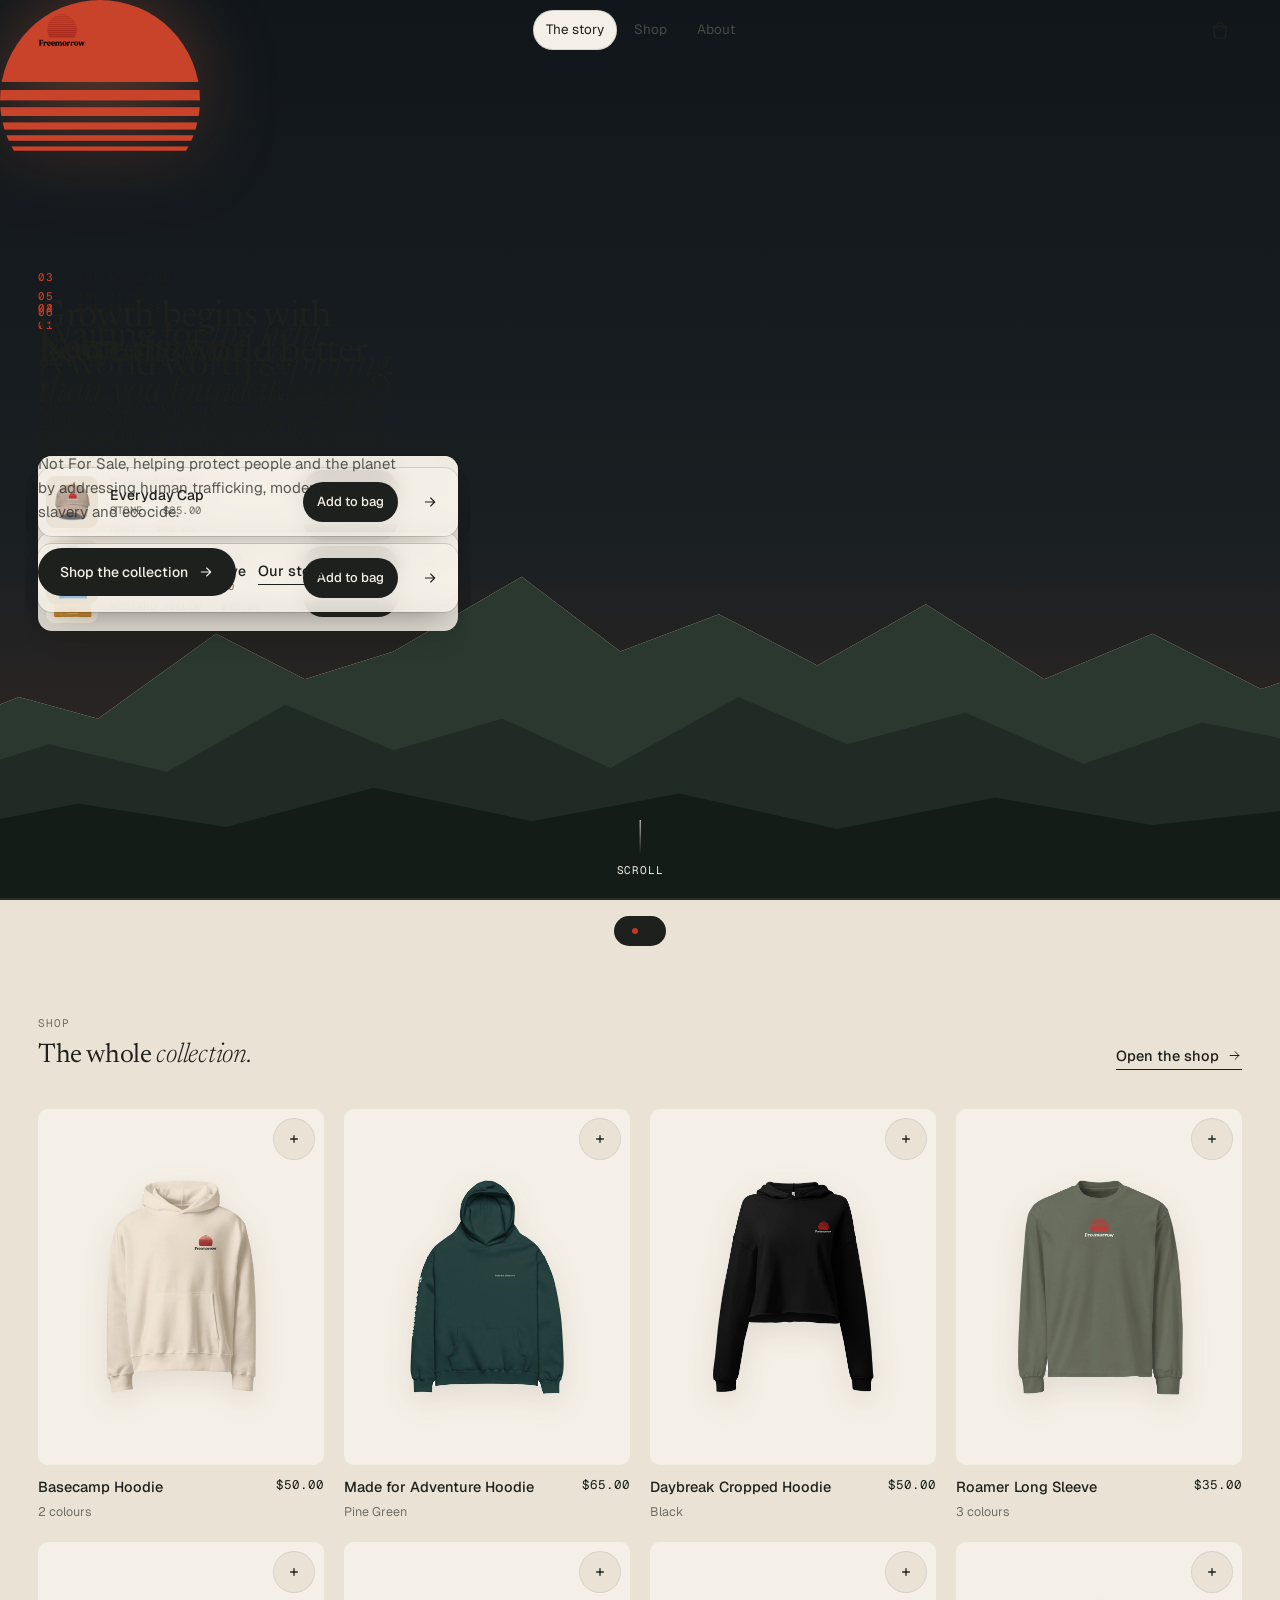
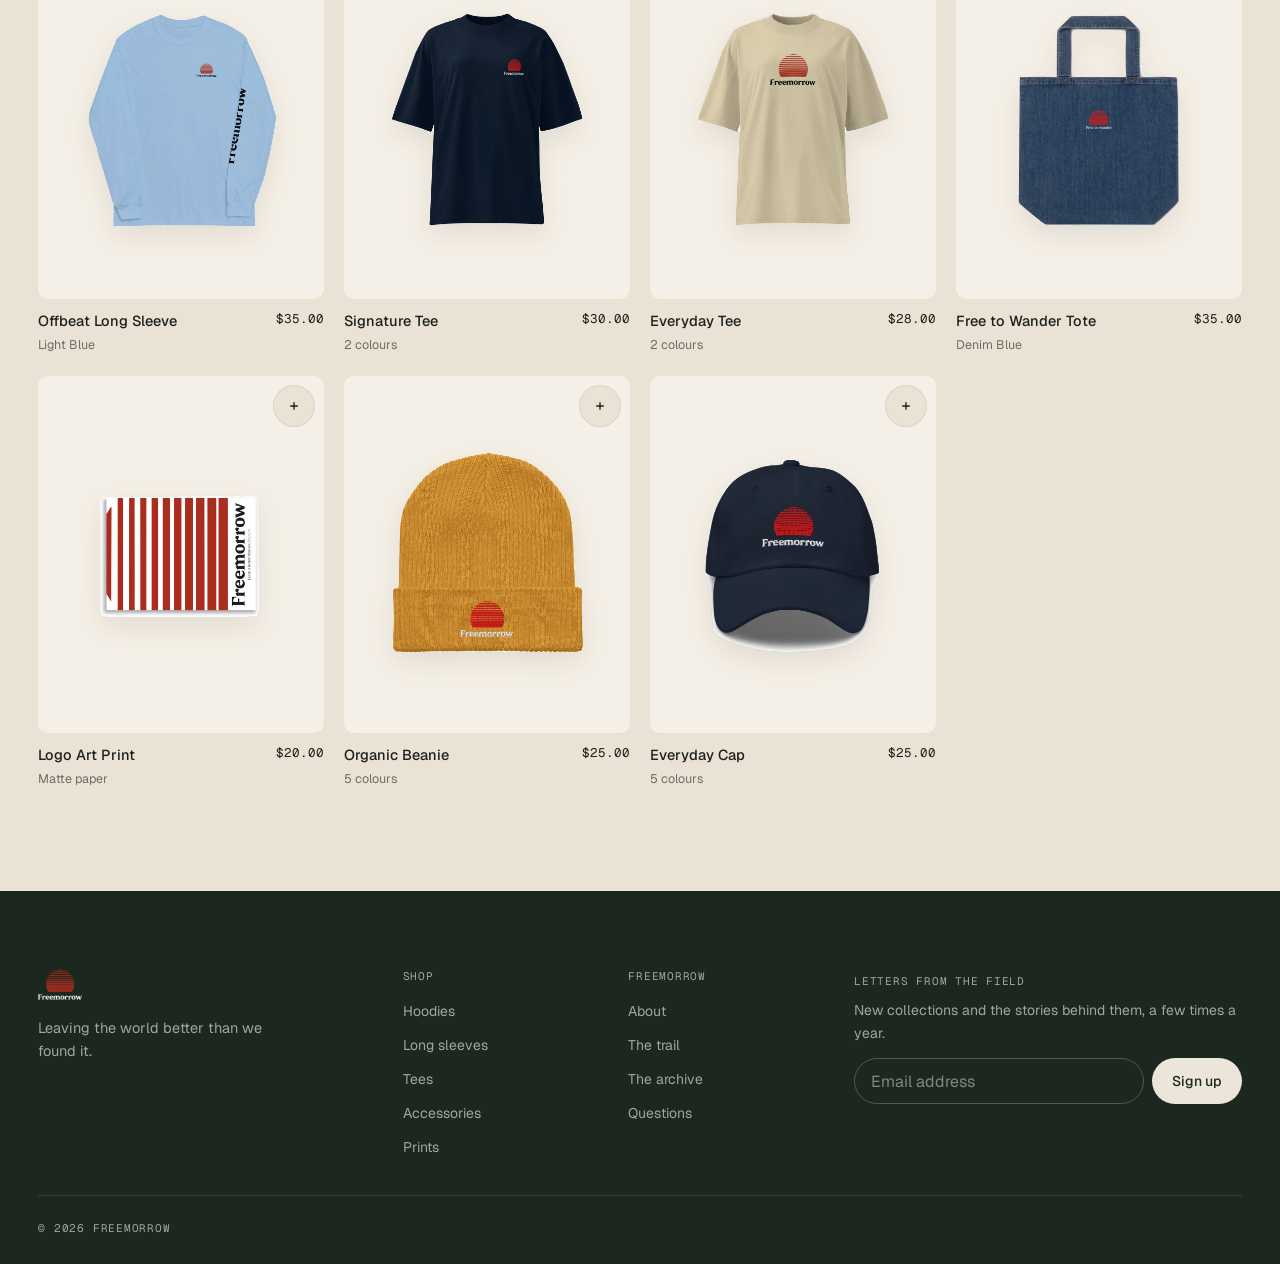
==== index.html @ 89492582 "Freemorrow theme concept: Follow the sun Story-led home page, Shop, Product and About pages as a sta" ====
<!doctype html>
<html lang="en">
<head>
<meta charset="utf-8">
<meta name="viewport" content="width=device-width, initial-scale=1">
<title>Freemorrow — A world worth exploring</title>
<meta name="description" content="Freemorrow: clothing inspired by extraordinary places, people, wildlife, cultures and ideas.">
<link rel="preconnect" href="https://fonts.googleapis.com">
<link rel="preconnect" href="https://fonts.gstatic.com" crossorigin>
<link href="https://fonts.googleapis.com/css2?family=Geist:wght@300..600&family=Geist+Mono:wght@400;500&family=Newsreader:ital,opsz,wght@0,6..72,400;1,6..72,300&display=swap" rel="stylesheet">
<link rel="stylesheet" href="css/store.css?v=1">
<link rel="stylesheet" href="css/kit.css?v=1">
<link rel="stylesheet" href="css/sunrise.css?v=1">
</head>
<body data-page="story" data-home="The story">
<main id="main"></main>
<script src="js/store.js?v=1" data-assets="assets/"></script>
<script src="js/details.js?v=1"></script>
<script src="js/kit.js?v=1"></script>
<script src="https://cdnjs.cloudflare.com/ajax/libs/gsap/3.12.5/gsap.min.js"></script>
<script src="https://cdnjs.cloudflare.com/ajax/libs/gsap/3.12.5/ScrollTrigger.min.js"></script>
<script src="js/story.js?v=1"></script>
</body>
</html>
---- css/store.css ----
/* Shared concept shop layer. Pages may override --fm-* tokens. */
:root{--fm-bg:#F4F1EC;--fm-tile:#E7E1D7;--fm-ink:#1C1917;--fm-ink-2:#44403C;--fm-mute:#625B53;--fm-rule:#D6D3D1;--fm-accent:#AB2D1F;--fm-ease:cubic-bezier(.76,0,.24,1);--fm-serif:'Instrument Serif','Times New Roman',serif;--fm-sans:'Geist',ui-sans-serif,system-ui,sans-serif;--fm-mono:'Geist Mono',ui-monospace,Menlo,monospace}
.fm-label{font-family:var(--fm-mono);font-size:12px;letter-spacing:.06em;text-transform:uppercase}
.fm-scrim{position:fixed;inset:0;z-index:180;background:rgba(15,19,17,.36);opacity:0;visibility:hidden;transition:opacity .6s,visibility 0s .6s}
.fm-scrim.open{opacity:1;visibility:visible;transition:opacity .6s}
.fm-drawer{position:fixed;top:0;right:0;bottom:0;z-index:190;width:min(500px,100vw);background:var(--fm-bg);color:var(--fm-ink);font-family:var(--fm-sans);display:flex;flex-direction:column;transform:translateX(100%);visibility:hidden;transition:transform .8s var(--fm-ease),visibility 0s .8s}
.fm-drawer.open{transform:none;visibility:visible;transition:transform .8s var(--fm-ease)}
.fm-drawer button{font:inherit;color:inherit;background:none;border:0;padding:0;cursor:pointer}
.fm-dhead{display:flex;justify-content:space-between;align-items:center;height:64px;padding:0 24px;border-bottom:1px solid var(--fm-rule);flex:none}
.fm-dhead .fm-x{min-height:44px;font-size:14px}
.fm-dbody{flex:1;overflow:auto;overscroll-behavior:contain}
.fm-main{position:relative;aspect-ratio:1;background:var(--fm-tile)}
.fm-main img{position:absolute;inset:0;width:100%;height:100%;object-fit:contain;padding:8%}
.fm-thumbs{display:flex;gap:8px;padding:12px 24px 0}
.fm-thumbs button{width:60px;aspect-ratio:1;background:var(--fm-tile);opacity:.55;transition:opacity .3s}
.fm-thumbs button[aria-pressed="true"]{opacity:1;box-shadow:inset 0 0 0 1px var(--fm-ink)}
.fm-thumbs img{width:100%;height:100%;object-fit:contain;padding:6px}
.fm-info{padding:24px}
.fm-info h2{margin:0;font-family:var(--fm-serif);font-weight:400;font-size:30px;line-height:1.05}
.fm-price{margin:6px 0 24px;color:var(--fm-ink-2)}
.fm-opt{margin:0 0 22px;border:0;padding:0}
.fm-opt legend{padding:0;margin-bottom:10px;display:flex;gap:8px}
.fm-opt legend span{color:var(--fm-mute);text-transform:none;letter-spacing:0;font-family:var(--fm-sans);font-size:13px}
.fm-sws{display:flex;gap:10px;flex-wrap:wrap}
.fm-sw{width:32px;height:32px;border-radius:50%;position:relative;box-shadow:inset 0 0 0 1px rgba(28,25,23,.16)}
.fm-sw::before{content:"";position:absolute;inset:-6px}
.fm-sw::after{content:"";position:absolute;inset:-5px;border-radius:50%;box-shadow:0 0 0 1px var(--fm-ink);opacity:0;transition:opacity .3s}
.fm-sw[aria-checked="true"]::after{opacity:1}
.fm-sizes{display:grid;grid-template-columns:repeat(auto-fill,minmax(60px,1fr));gap:6px}
.fm-sz{min-height:44px;font-size:13px;box-shadow:inset 0 0 0 1px var(--fm-rule);transition:.3s}
.fm-sz:hover{box-shadow:inset 0 0 0 1px var(--fm-ink)}
.fm-sz[aria-checked="true"]{background:var(--fm-ink);color:var(--fm-bg);box-shadow:none}
.fm-err{display:block;margin-top:8px;font-size:13px;color:var(--fm-accent);min-height:20px}
.fm-dfoot{padding:18px 24px 24px;border-top:1px solid var(--fm-rule);flex:none}
.fm-dfoot small{display:block;color:var(--fm-mute);font-size:13px;margin-bottom:16px}
.fm-btn{width:100%;min-height:52px;border-radius:999px;background:var(--fm-ink)!important;color:var(--fm-bg)!important;font-size:14px!important;font-weight:500;transition:background .4s!important}
.fm-btn:hover{background:var(--fm-accent)!important}
.fm-sub{display:flex;justify-content:space-between;font-size:15px;font-weight:500;margin-bottom:4px}
.fm-line{display:grid;grid-template-columns:72px 1fr auto;gap:14px;padding:18px 24px;border-bottom:1px solid var(--fm-rule)}
.fm-im{aspect-ratio:4/5;background:var(--fm-tile)}
.fm-im img{width:100%;height:100%;object-fit:contain;padding:6px}
.fm-line h4{margin:0 0 2px;font-size:14px;font-weight:500}
.fm-v{font-size:13px;color:var(--fm-mute)}
.fm-qty{display:inline-flex;align-items:center;margin-top:10px;box-shadow:inset 0 0 0 1px var(--fm-rule);border-radius:999px}
.fm-qty button{width:40px;height:40px;display:grid;place-items:center;font-family:var(--fm-mono)}
.fm-qty span{min-width:18px;text-align:center;font-family:var(--fm-mono);font-size:13px}
.fm-r{text-align:right;font-size:14px}
.fm-rm{display:block;margin-left:auto;margin-top:10px;font-size:12px!important;color:var(--fm-mute)!important;text-decoration:underline!important;min-height:24px}
.fm-empty{padding:72px 24px;text-align:center;color:var(--fm-mute)}
.fm-empty strong{display:block;font-family:var(--fm-serif);font-weight:400;font-size:28px;color:var(--fm-ink);margin-bottom:6px}
.fm-toast{position:fixed;left:50%;bottom:24px;z-index:200;transform:translate(-50%,calc(100% + 40px));background:var(--fm-ink);color:var(--fm-bg);padding:12px 18px;border-radius:999px;font:13px var(--fm-sans);display:flex;gap:10px;align-items:center;transition:transform .7s cubic-bezier(.16,1,.3,1)}
.fm-toast.show{transform:translate(-50%,0)}
.fm-toast i{width:6px;height:6px;border-radius:50%;background:var(--fm-accent)}
/* pairs well with: one complementary piece, in the product drawer and the bag */
.fm-pair:empty{display:none}
.fm-pair{padding-top:20px;border-top:1px solid var(--fm-rule)}
.fm-pair--bag{margin:0;padding:20px 24px}
.fm-pc{display:grid!important;grid-template-columns:56px 1fr auto;gap:14px;align-items:center;width:100%;margin-top:10px!important;padding:8px 14px 8px 8px!important;border-radius:10px;background:#FAF8F4!important;box-shadow:inset 0 0 0 1px rgba(28,25,23,.08);text-align:left;transition:box-shadow .3s}
.fm-pc:hover{box-shadow:inset 0 0 0 1px var(--fm-ink)}
.fm-pi{aspect-ratio:1;border-radius:6px;background:var(--fm-tile);overflow:hidden}
.fm-pi img{width:100%;height:100%;object-fit:contain;padding:4px}
.fm-pc b{display:block;font-weight:500;font-size:14px;line-height:1.3}
.fm-pc small{font-size:13px;color:var(--fm-mute)}
.fm-go{font-size:13px;text-decoration:underline;text-underline-offset:3px}
/* concept switcher, for reviewing the three directions side by side */
.fm-switch{position:fixed;right:16px;bottom:16px;z-index:170;display:flex;gap:2px;padding:4px;border-radius:999px;background:rgba(28,25,23,.82);backdrop-filter:blur(10px);-webkit-backdrop-filter:blur(10px);font:12px var(--fm-mono);letter-spacing:.04em}
.fm-switch a{color:rgba(244,241,236,.7);padding:0 12px;min-height:32px;display:inline-flex;align-items:center;border-radius:999px;text-decoration:none}
.fm-switch a[aria-current="page"]{background:#F4F1EC;color:#1C1917}
@media (prefers-reduced-motion:reduce){.fm-drawer,.fm-scrim,.fm-toast{transition-duration:.01ms!important}}
---- css/kit.css ----
/* Field Kit: unbleached canvas, a drafting grid, ink, one sun red. Small type; mono for every label. */
:root{
  --canvas:#EAE3D5;--paper:#F5F0E7;--ink:#1D201C;--ink-2:#474A44;--mute:#6F6E66;--rule:rgba(29,32,28,.14);
  --grid:rgba(29,32,28,.06);--tick:rgba(29,32,28,.34);--sun:#C23A20;--sun-2:#A92F18;
  --forest:#1C2720;--forest-2:#26352B;--on-dark:#ECE6DA;--on-dark-2:rgba(236,230,218,.66);
  --g:clamp(16px,3vw,44px);--hd:60px;--ease:cubic-bezier(.2,.7,.1,1);
  --sans:'Geist',ui-sans-serif,system-ui,sans-serif;--mono:'Geist Mono',ui-monospace,Menlo,monospace;--serif:'Newsreader',Georgia,serif;
  --fm-bg:#F5F0E7;--fm-tile:#EAE3D5;--fm-ink:#1D201C;--fm-ink-2:#474A44;--fm-mute:#6F6E66;--fm-rule:rgba(29,32,28,.14);--fm-accent:#C23A20;--fm-serif:'Geist',ui-sans-serif,system-ui,sans-serif;
}
*,*::before,*::after{box-sizing:border-box}
html{-webkit-text-size-adjust:100%;scroll-behavior:smooth;scroll-padding-top:calc(var(--hd) + 12px)}
body{margin:0;background:var(--canvas);color:var(--ink);font:400 14.5px/1.6 var(--sans);-webkit-font-smoothing:antialiased;text-rendering:optimizeLegibility}
img,video,svg{display:block;max-width:100%}
a{color:inherit;text-decoration:none}
button{font:inherit;color:inherit;background:none;border:0;padding:0;cursor:pointer}
:focus-visible{outline:2px solid var(--sun);outline-offset:3px;border-radius:4px}
.sr{position:absolute;width:1px;height:1px;overflow:hidden;clip:rect(0 0 0 0);white-space:nowrap}
.skip{position:fixed;left:12px;top:-60px;z-index:300;background:var(--ink);color:var(--paper);padding:10px 14px;border-radius:8px}
.skip:focus{top:12px}
.mono{font-family:var(--mono);font-size:11px;line-height:1.5;letter-spacing:.07em;text-transform:uppercase;color:var(--mute);margin:0}
.mono b{font-weight:500;color:var(--sun)}
h1,h2{font-weight:500;letter-spacing:-.028em;line-height:1.08;margin:10px 0 0;text-wrap:balance}
h1{font-size:clamp(26px,2.6vw,40px)}
h2{font-size:clamp(22px,2.1vw,32px)}
h1 em,h2 em,blockquote{font-family:var(--serif);font-weight:300;font-style:italic;letter-spacing:-.01em}
h1 em,h2 em{font-size:1.07em}
.lede{color:var(--ink-2);max-width:46ch;margin:0}
.btn{display:inline-flex;align-items:center;justify-content:center;gap:10px;min-height:48px;padding:0 22px;border-radius:999px;background:var(--ink);color:var(--paper);font-weight:500;font-size:14px;transition:background .3s,transform .3s var(--ease)}
.btn svg{width:16px;height:16px}
.btn:hover{background:var(--sun)}
.btn:active{transform:scale(.98)}
.tlink{display:inline-flex;align-items:center;gap:8px;font-weight:500;border-bottom:1px solid currentColor;padding-bottom:2px}
.tlink svg{width:15px;height:15px;transition:transform .3s var(--ease)}
.tlink:hover svg{transform:translateX(3px)}

/* header */
.hd{position:sticky;top:0;z-index:100;height:var(--hd);display:grid;grid-template-columns:1fr auto 1fr;align-items:center;gap:16px;padding:0 var(--g);background:rgba(234,227,213,.86);backdrop-filter:blur(12px) saturate(1.2);-webkit-backdrop-filter:blur(12px) saturate(1.2);transition:box-shadow .3s}
.hd.up{box-shadow:0 1px 0 var(--rule)}
.logo{display:inline-flex;align-items:center;gap:9px;font-weight:600;letter-spacing:-.02em;font-size:15px;justify-self:start;min-height:44px}
.logo img{width:48px;height:auto}
.nav{display:flex;gap:4px}
.nav a{display:inline-flex;align-items:center;min-height:40px;padding:0 13px;border-radius:999px;font-size:13.5px;color:var(--ink-2);transition:background .25s,color .25s}
.nav a:hover{color:var(--ink);background:rgba(29,32,28,.06)}
.nav a[aria-current]{color:var(--ink);background:var(--paper);box-shadow:inset 0 0 0 1px var(--rule)}
.hd-r{justify-self:end;display:flex;align-items:center;gap:14px}
.bag-b{position:relative;display:grid;place-items:center;width:44px;height:44px;border-radius:50%;transition:background .25s}
.bag-b:hover{background:rgba(29,32,28,.07)}
.bag-b svg{width:22px;height:22px}
.bag-b .count{position:absolute;top:5px;right:3px;min-width:17px;height:17px;padding:0 4px;border-radius:999px;background:var(--sun);color:#fff;font:500 10px/17px var(--mono);text-align:center;transition:transform .3s var(--ease)}
.bag-b[data-n="0"] .count{transform:scale(0)}
.bag-b.bump .count{animation:bump .5s var(--ease)}
@keyframes bump{40%{transform:scale(1.35)}}
@media (max-width:760px){.logo img{width:42px}.hd{grid-template-columns:auto 1fr auto}.nav{justify-self:center}.nav a{padding:0 10px}}

/* the drafting surface: canvas, grid and rulers */
.surface{position:relative;background-color:var(--canvas);background-image:linear-gradient(var(--grid) 1px,transparent 1px),linear-gradient(90deg,var(--grid) 1px,transparent 1px);background-size:24px 24px;background-position:-1px -1px}
.surface::before,.surface::after{content:"";position:absolute;pointer-events:none}
.surface::before{left:0;right:0;top:0;height:10px;background:repeating-linear-gradient(90deg,var(--tick) 0 1px,transparent 1px 24px) 0 0/100% 10px no-repeat,repeating-linear-gradient(90deg,var(--tick) 0 1px,transparent 1px 6px) 0 0/100% 5px no-repeat}
.surface::after{top:0;bottom:0;left:0;width:10px;background:repeating-linear-gradient(180deg,var(--tick) 0 1px,transparent 1px 24px) 0 0/10px 100% no-repeat,repeating-linear-gradient(180deg,var(--tick) 0 1px,transparent 1px 6px) 0 0/5px 100% no-repeat}

/* the table */
.kt{display:grid;grid-template-columns:repeat(24,minmax(0,1fr));gap:clamp(18px,2vw,34px) clamp(6px,.8vw,14px);padding:clamp(28px,3vw,48px) var(--g) clamp(24px,2.6vw,40px)}
.it{position:relative;grid-column:span var(--span);display:flex;flex-direction:column;justify-content:flex-end}
.it-im{display:grid;place-items:center;aspect-ratio:1;border-radius:10px}
.it-im img{width:calc(var(--s) * 100%);height:calc(var(--s) * 100%);object-fit:contain;filter:drop-shadow(0 1px 1px rgba(60,44,28,.16)) drop-shadow(0 6px 8px rgba(60,44,28,.08));transition:transform .55s var(--ease),filter .55s var(--ease),opacity .45s}
.it-l{display:grid;grid-template-columns:auto 1fr auto;align-items:center;gap:3px 8px;margin-top:6px;padding-top:7px;border-top:1px solid var(--rule);font-family:var(--mono);font-size:11px;letter-spacing:.04em;text-transform:uppercase;color:var(--ink);transition:opacity .45s}
.it-l b{font-weight:500;color:var(--sun)}
.it-l .nm{grid-column:1/-1;grid-row:2;min-width:0;text-wrap:balance;font-family:var(--sans);font-size:13px;letter-spacing:0;text-transform:none;line-height:1.35}
.it-l em{grid-column:3;grid-row:1}
.it-c{grid-column:2;grid-row:1;display:flex;flex-wrap:wrap;margin:-5px 0}
.it-c button{width:22px;height:22px;display:grid;place-items:center}
.it-c button::before{content:"";width:10px;height:10px;border-radius:50%;background:var(--c);box-shadow:inset 0 0 0 1px rgba(0,0,0,.16);transition:box-shadow .25s,transform .3s var(--ease)}
.it-c button:hover::before{transform:scale(1.2)}
.it-c button[aria-checked="true"]::before{box-shadow:inset 0 0 0 1px rgba(0,0,0,.16),0 0 0 2px var(--canvas),0 0 0 3px var(--ink)}
.it-l em{font-style:normal;color:var(--mute);justify-self:end}
.it-q{position:absolute;top:6px;right:6px;width:36px;height:36px;border-radius:50%;display:grid;place-items:center;background:var(--paper);box-shadow:0 0 0 1px var(--rule);opacity:0;transform:translateY(4px);transition:opacity .3s,transform .4s var(--ease),background .25s,color .25s}
.it-q svg{width:16px;height:16px}
.it-q:hover{background:var(--ink);color:var(--paper)}
.it:hover .it-q,.it-q:focus-visible{opacity:1;transform:none}
@media (hover:hover){
  .it:hover .it-im img{transform:translateY(-8px);filter:drop-shadow(0 2px 2px rgba(60,44,28,.12)) drop-shadow(0 22px 22px rgba(60,44,28,.16))}
  .kt:has(.it:hover) .it:not(:hover) .it-im img{opacity:.55}
}
@media (hover:none){.it-q{opacity:1;transform:none;width:40px;height:40px;top:2px;right:2px}}
/* filtered out: the piece leaves its shadow behind */
.it.off .it-im img{filter:brightness(0) opacity(.075)!important;transform:none!important}
.it.off .it-l{opacity:.28}
.it.off .it-q{display:none}
@media (max-width:1000px){.kt{grid-template-columns:repeat(3,minmax(0,1fr))}.it{grid-column:auto}}
@media (max-width:600px){.kt{grid-template-columns:repeat(3,minmax(0,1fr));gap:20px 8px;padding-left:18px;padding-right:var(--g)}.it-im img{width:calc((var(--s) * .45 + .55) * 100%);height:calc((var(--s) * .45 + .55) * 100%)}.it-q,.it-c{display:none}.it-l{font-size:10px;gap:2px 4px}.it-l .nm{font-size:12px;line-height:1.3}}

/* home: hero */
.hero-t{display:grid;grid-template-columns:minmax(0,1.3fr) minmax(0,1fr);align-items:end;gap:24px 48px;padding:clamp(24px,3.4vw,52px) var(--g) clamp(8px,1.4vw,18px)}
.hero-t .lede{justify-self:end}
.hero .surface{border-top:1px solid var(--rule);border-bottom:1px solid var(--rule)}
.hero-b{display:flex;justify-content:space-between;gap:16px;padding:14px var(--g) 0}
.hero-b a{display:inline-flex;align-items:center;gap:8px;color:var(--ink);min-height:32px}
.hero-b svg{width:14px;height:14px;transform:rotate(90deg)}
@media (max-width:760px){.hero-t{grid-template-columns:1fr}.hero-t .lede{justify-self:start}.hero-b span{display:none}}

/* home: the trail */
.trail{position:relative;display:grid;grid-template-columns:minmax(0,1fr) minmax(0,1fr);margin-top:clamp(64px,8vw,120px);background:var(--forest);color:var(--on-dark)}
.trail .mono{color:var(--on-dark-2)}
.trail .mono b{color:#F08A6E}
.trail-map{position:sticky;top:var(--hd);height:calc(100vh - var(--hd));height:calc(100svh - var(--hd));overflow:hidden;border-right:1px solid rgba(236,230,218,.1)}
.trail-map svg{width:100%;height:100%}
.topo .c{fill:none;stroke:rgba(236,230,218,.16);stroke-width:.8}
.topo .c5{stroke:rgba(236,230,218,.32);stroke-width:1.1}
.route-bg{fill:none;stroke:rgba(236,230,218,.4);stroke-width:1.6;stroke-dasharray:2 7;stroke-linecap:round}
.route{fill:none;stroke:#F08A6E;stroke-width:2.6;stroke-linecap:round}
.wpt circle{fill:var(--forest);stroke:rgba(236,230,218,.55);stroke-width:1.5;transition:fill .4s,stroke .4s}
.wpt text{font:500 11px var(--mono);letter-spacing:.08em;text-transform:uppercase;fill:rgba(236,230,218,.6);transition:fill .4s}
.wpt.on circle{fill:#F08A6E;stroke:#F08A6E}
.wpt.on text{fill:var(--on-dark)}
.me circle{fill:var(--on-dark)}
.me .halo{fill:rgba(240,138,110,.25)}
@media (prefers-reduced-motion:no-preference){.me .halo{animation:halo 2.4s ease-out infinite}}
@keyframes halo{from{r:6;opacity:1}to{r:22;opacity:0}}
.map-k{position:absolute;left:24px;right:24px;bottom:20px;display:flex;justify-content:space-between;gap:12px}
.trail-l{padding:0 var(--g)}
.trail-h{padding:clamp(56px,7vw,110px) 0 clamp(24px,3vw,40px);max-width:520px}
.trail-h p:last-child{color:var(--on-dark-2);margin:14px 0 0}
.wp{min-height:88vh;padding:clamp(28px,4vw,60px) 0;border-top:1px solid rgba(236,230,218,.12);max-width:560px}
.wp-im{margin:16px 0 0;aspect-ratio:4/5;border-radius:6px;overflow:hidden;background:var(--forest-2)}
.wp:first-of-type .wp-im{aspect-ratio:16/10}
.wp-im img,.wp-im video{width:100%;height:100%;object-fit:cover}
.wp blockquote{margin:22px 0 0;font-size:clamp(20px,1.7vw,25px);line-height:1.3;text-wrap:balance}
.wp > p:not(.mono){color:var(--on-dark-2);margin:10px 0 0;max-width:48ch}
.worn{list-style:none;margin:22px 0 0;padding:0;border-top:1px solid rgba(236,230,218,.12)}
.worn li{display:flex;align-items:center;gap:12px;border-bottom:1px solid rgba(236,230,218,.12)}
.worn a{flex:1;display:flex;align-items:center;gap:14px;min-height:72px}
.worn .th{width:56px;height:56px;border-radius:6px;background:var(--canvas);display:grid;place-items:center;flex:none}
.worn .th img{width:84%;height:84%;object-fit:contain}
.worn b{display:block;font-weight:500}
.worn small{color:var(--on-dark-2);font-size:13px}
.add{width:40px;height:40px;border-radius:50%;display:grid;place-items:center;box-shadow:inset 0 0 0 1px rgba(236,230,218,.3);transition:background .25s,color .25s}
.add svg{width:16px;height:16px}
.add:hover{background:var(--on-dark);color:var(--forest)}
.trail-bar{display:none}
@media (max-width:900px){
  .trail{grid-template-columns:1fr}
  .trail-map{display:none}
  .trail-bar{display:block;position:sticky;top:var(--hd);z-index:5;height:46px;background:rgba(28,39,32,.94);backdrop-filter:blur(8px);-webkit-backdrop-filter:blur(8px);border-bottom:1px solid rgba(236,230,218,.12)}
  .trail-bar::before{content:"";position:absolute;left:var(--g);right:calc(var(--g) + 150px);top:50%;border-top:1px dashed rgba(236,230,218,.35)}
  .trail-bar i{position:absolute;left:var(--g);right:calc(var(--g) + 150px);top:calc(50% - 1px);height:2px;background:#F08A6E;transform-origin:0 50%;transform:scaleX(0)}
  .trail-bar span{position:absolute;top:calc(50% - 4px);left:calc(var(--g) + (100% - 2 * var(--g) - 150px) * var(--i) / 3 - 4px);width:8px;height:8px;border-radius:50%;background:var(--forest);box-shadow:0 0 0 1.5px rgba(236,230,218,.55)}
  .trail-bar b{position:absolute;right:var(--g);top:50%;transform:translateY(-50%);color:var(--on-dark)!important;font-weight:400;width:138px;text-align:right;white-space:nowrap;overflow:hidden;text-overflow:ellipsis}
  .wp{min-height:0;max-width:none}
}

/* home: field notes and the tag */
.notes{display:grid;grid-template-columns:minmax(0,1fr) minmax(0,1fr);align-items:center;gap:40px;padding:clamp(72px,9vw,140px) var(--g);max-width:1280px;margin:0 auto}
.notes-t{max-width:480px}
.notes-t p:not(.mono){color:var(--ink-2);margin:16px 0 22px}
.tag-wrap{position:relative;display:grid;justify-items:center;perspective:1400px;transform-origin:50% 0}
@media (prefers-reduced-motion:no-preference){.tag-wrap{animation:sway 7s ease-in-out infinite}}
@keyframes sway{0%,100%{transform:rotate(-1.6deg)}50%{transform:rotate(1.6deg)}}
.string{width:40px;height:96px;margin-bottom:-26px;position:relative;z-index:2}
.string path{fill:none;stroke:var(--ink-2);stroke-width:1.2}
.tag{position:relative;width:min(300px,78vw);aspect-ratio:300/450;transform-style:preserve-3d;transition:transform 1s var(--ease);text-align:left}
.tag[aria-pressed="true"]{transform:rotateY(180deg)}
.tag-f,.tag-b{position:absolute;inset:0;display:flex;flex-direction:column;gap:14px;padding:64px 28px 26px;border-radius:12px;backface-visibility:hidden;-webkit-backface-visibility:hidden;clip-path:polygon(18% 0,82% 0,100% 9%,100% 100%,0 100%,0 9%);-webkit-mask:radial-gradient(circle 9px at 50% 30px,transparent 96%,#000 100%);mask:radial-gradient(circle 9px at 50% 30px,transparent 96%,#000 100%);box-shadow:0 30px 50px -20px rgba(40,30,20,.35)}
.tag-f{background:var(--paper)}
.tag-f img{width:54px;height:auto;margin-bottom:6px}
.tag-f .q{font-family:var(--serif);font-style:italic;font-weight:300;font-size:30px;line-height:1.12;letter-spacing:-.01em;color:var(--ink);margin-top:auto}
.tag-b{background:var(--sun);color:#fff;transform:rotateY(180deg)}
.tag-b .mono{color:rgba(255,255,255,.75)}
.tag-b .t{font-size:16px;line-height:1.5;margin-top:auto}
.tag-k{display:inline-flex;align-items:center;gap:6px;padding-top:14px;border-top:1px dashed currentColor}
.tag-b .tag-k{color:#fff}
.tag-k svg{width:12px;height:12px}
@media (max-width:820px){.notes{grid-template-columns:1fr}.tag-wrap{margin-top:8px}}

/* home: the contact sheet */
.sheet{padding:clamp(64px,8vw,120px) var(--g);background:var(--paper);border-top:1px solid var(--rule)}
.sheet-h{display:grid;grid-template-columns:minmax(0,1fr) minmax(0,1fr);gap:16px 48px;align-items:end;margin-bottom:clamp(28px,4vw,56px)}
.sheet-h .mono{grid-column:1/-1}
.sheet-h h2{margin:0}
.sheet-h p:last-child{color:var(--ink-2);margin:0;max-width:44ch;justify-self:end}
.strips{display:grid;gap:clamp(18px,2.4vw,32px)}
.strip{position:relative;display:grid;grid-template-columns:repeat(3,minmax(0,1fr));gap:10px;padding:30px 12px;background:#161614;border-radius:3px;transform:rotate(var(--r));box-shadow:0 18px 30px -18px rgba(0,0,0,.45)}
.strip::before,.strip::after{content:"";position:absolute;left:0;right:0;height:12px;background:url("data:image/svg+xml,%3Csvg xmlns='http://www.w3.org/2000/svg' width='18' height='12'%3E%3Crect x='5' y='3' width='8' height='6' rx='1.6' fill='%23F5F0E7'/%3E%3C/svg%3E") repeat-x;opacity:.9}
.strip::before{top:6px}.strip::after{bottom:6px}
.edge{position:absolute;left:16px;top:18px;font-size:8.5px;color:#E3A33C;letter-spacing:.2em;opacity:.85;white-space:nowrap}
.fr{position:relative;display:block;aspect-ratio:3/2;overflow:visible;margin-top:8px}
.fr img{width:100%;height:100%;object-fit:cover;filter:saturate(.92) contrast(1.02);transition:filter .4s}
.fr:hover img{filter:saturate(1.08)}
.fr .cap{position:absolute;left:0;right:0;bottom:-28px;display:flex;align-items:center;gap:8px;color:rgba(255,255,255,.62);font-size:12px;white-space:nowrap;overflow:hidden;text-overflow:ellipsis;transition:color .3s}
.fr .cap b{color:#E3A33C!important;font-size:9.5px}
.fr:hover .cap{color:#fff}
.grease{position:absolute;inset:-14% -10%;width:120%;height:128%;pointer-events:none;overflow:visible}
.grease path{fill:none;stroke:var(--sun);stroke-width:3.2;stroke-linecap:round;stroke-dasharray:560;stroke-dashoffset:560;transition:stroke-dashoffset 1.3s var(--ease) .2s}
.fr.in .grease path{stroke-dashoffset:0}
@media (prefers-reduced-motion:reduce){.grease path{stroke-dashoffset:0;transition:none}}
@media (max-width:760px){
  .sheet-h{grid-template-columns:1fr}.sheet-h p:last-child{justify-self:start}
  .strips{margin:0 calc(var(--g) * -1);padding:0 var(--g);overflow-x:auto;grid-auto-flow:column;grid-auto-columns:min(560px,150vw);scroll-snap-type:x mandatory;scrollbar-width:none;padding-bottom:16px}
  .strips::-webkit-scrollbar{display:none}
  .strip{transform:none;scroll-snap-align:start}
}

/* home: the packing list */
.pack{display:grid;grid-template-columns:minmax(0,1fr) minmax(0,1fr);gap:clamp(24px,4vw,64px);align-items:center;padding:clamp(72px,9vw,130px) var(--g);max-width:1320px;margin:0 auto}
.pack-im{margin:0;border-radius:6px;overflow:hidden;aspect-ratio:1}
.pack-im img{width:100%;height:100%;object-fit:cover}
.slip{background:var(--paper);padding:clamp(24px,3vw,40px);border-radius:4px;box-shadow:0 1px 0 var(--rule),0 24px 40px -28px rgba(40,30,20,.35);-webkit-mask:radial-gradient(circle 5px at 8px 0,transparent 95%,#000) 0 0/16px 100% repeat-x;mask:radial-gradient(circle 5px at 8px 0,transparent 95%,#000) 0 0/16px 100% repeat-x}
.slip-h p:last-child{color:var(--ink-2);margin:10px 0 18px}
.pl{list-style:none;margin:0 0 24px;padding:0}
.pl button{display:flex;align-items:center;gap:12px;width:100%;min-height:42px;text-align:left;font-size:14px;border-bottom:1px dashed var(--rule)}
.pl .box{width:18px;height:18px;border-radius:4px;box-shadow:inset 0 0 0 1.5px var(--ink-2);display:grid;place-items:center;flex:none;transition:background .25s,box-shadow .25s}
.pl .box svg{width:13px;height:13px;color:#fff;opacity:0;transform:scale(.6);transition:opacity .25s,transform .3s var(--ease)}
.pl .on .box{background:var(--sun);box-shadow:none}
.pl .on .box svg{opacity:1;transform:none}
.pl .on .n{text-decoration:line-through;text-decoration-color:var(--sun);text-decoration-thickness:1.5px}
.pl .dots{flex:1;border-bottom:1px dotted var(--tick);transform:translateY(-4px)}
.pl .p{font-family:var(--mono);font-size:12px;color:var(--ink-2)}
.pl button:hover .n{color:var(--sun)}
@media (max-width:820px){.pack{grid-template-columns:1fr}.pack-im{aspect-ratio:4/3}}

/* footer */
.ft{display:grid;grid-template-columns:1.2fr .7fr .7fr 1.4fr;gap:32px;padding:clamp(48px,6vw,80px) var(--g) 28px;background:var(--forest);color:var(--on-dark)}
.ft .mono{color:var(--on-dark-2)}
.ft-mark{width:44px;height:auto}
.ft-a p{color:var(--on-dark-2);max-width:26ch;margin:14px 0 0}
.ft-c{display:flex;flex-direction:column;gap:2px}
.ft-c b{margin-bottom:8px;font-weight:400}
.ft-c a{min-height:32px;display:flex;align-items:center;color:var(--on-dark-2);font-size:14px;transition:color .25s}
.ft-c a:hover{color:var(--on-dark)}
.ft-n p{color:var(--on-dark-2);margin:8px 0 14px;font-size:14px}
.ft-in{display:flex;gap:8px}
.ft-in input{flex:1;min-width:0;height:46px;padding:0 16px;border-radius:999px;border:1px solid rgba(236,230,218,.25);background:transparent;color:var(--on-dark);font:inherit;font-size:16px}
.ft-in input::placeholder{color:rgba(236,230,218,.5)}
.ft-in button{height:46px;padding:0 20px;border-radius:999px;background:var(--on-dark);color:var(--forest);font-weight:500;font-size:14px}
.ft-in button:hover{background:#F08A6E}
.ft-l{grid-column:1/-1;display:flex;justify-content:space-between;gap:16px;padding-top:24px;border-top:1px solid rgba(236,230,218,.12)}
.ft-l a{min-height:32px;display:inline-flex;align-items:center;color:var(--on-dark)}
.ft-l a:hover{color:#F08A6E}
@media (max-width:900px){.ft{grid-template-columns:1fr 1fr}.ft-a,.ft-n{grid-column:1/-1}}

/* shop */
.shop-h{display:flex;justify-content:space-between;align-items:flex-end;flex-wrap:wrap;gap:20px 32px;padding:clamp(24px,3.4vw,52px) var(--g) 18px}
.ctrl{display:flex;flex-wrap:wrap;gap:10px 16px;align-items:center}
.chips{display:flex;flex-wrap:wrap;gap:6px}
.chips button,.seg button{min-height:38px;padding:0 14px;border-radius:999px;font-size:13px;box-shadow:inset 0 0 0 1px var(--rule);transition:background .25s,color .25s,box-shadow .25s}
.chips button i{font-style:normal;font-family:var(--mono);font-size:10.5px;color:var(--mute);margin-left:3px}
.chips button:hover,.seg button:hover{box-shadow:inset 0 0 0 1px var(--ink-2)}
.chips button[aria-pressed="true"],.seg button[aria-pressed="true"]{background:var(--ink);color:var(--paper);box-shadow:none}
.chips button[aria-pressed="true"] i{color:rgba(245,240,231,.6)}
.seg{display:inline-flex;gap:2px;padding:3px;border-radius:999px;box-shadow:inset 0 0 0 1px var(--rule)}
.seg button{box-shadow:none;min-height:34px}
.shop-t{border-top:1px solid var(--rule);border-bottom:1px solid var(--rule)}
.shop-n{padding:14px var(--g) 0}
.shop-l{padding:0 var(--g)}
.inv{width:100%;border-collapse:collapse;font-size:14px}
.inv th{font:400 11px var(--mono);letter-spacing:.07em;text-transform:uppercase;color:var(--mute);text-align:left;padding:12px 10px;border-bottom:1px solid var(--ink)}
.inv .sort{font:inherit;letter-spacing:inherit;text-transform:inherit;color:var(--ink);display:inline-flex;gap:6px;min-height:32px;align-items:center}
.inv .sort::after{content:"↕";color:var(--mute)}
.inv th[aria-sort="ascending"] .sort::after{content:"↑";color:var(--sun)}
.inv th[aria-sort="descending"] .sort::after{content:"↓";color:var(--sun)}
.inv td{padding:10px;border-bottom:1px solid var(--rule);vertical-align:middle}
.inv tbody tr{transition:background .25s}
.inv tbody tr:hover{background:rgba(245,240,231,.7)}
.inv .no{color:var(--sun);width:48px}
.inv .pc a{display:flex;align-items:center;gap:14px;min-height:64px}
.inv .th{width:60px;height:60px;border-radius:6px;background:var(--paper);display:grid;place-items:center;flex:none}
.inv .th img{width:86%;height:86%;object-fit:contain}
.inv .pc b{display:block;font-weight:500}
.inv small{color:var(--mute);font-size:12.5px}
.inv .dots{display:flex;gap:4px;margin-bottom:2px}
.inv .dots i{width:12px;height:12px;border-radius:50%;background:var(--c);box-shadow:inset 0 0 0 1px rgba(0,0,0,.12)}
.inv .fb{color:var(--ink-2);max-width:240px;font-size:13px}
.inv .wt{font-size:12px;color:var(--ink-2);white-space:nowrap}
.inv .pr{font-weight:500;white-space:nowrap}
.inv .ad{text-align:right}
.pk{min-height:40px;padding:0 16px;border-radius:999px;box-shadow:inset 0 0 0 1px var(--ink);font-size:13px;font-weight:500;white-space:nowrap;transition:background .25s,color .25s}
.pk:hover{background:var(--ink);color:var(--paper)}
@media (max-width:900px){.inv .fb,.inv th:nth-child(5){display:none}}
@media (max-width:700px){
  .inv thead{display:none}
  .inv,.inv tbody{display:block}
  .inv tr{display:grid;grid-template-columns:auto 1fr auto;grid-template-areas:"pc pc pr" "cl sz ad";gap:2px 12px;padding:12px 0;border-bottom:1px solid var(--rule)}
  .inv tr[hidden]{display:none}
  .inv td{border:0;padding:0}
  .inv .no,.inv .wt{display:none}
  .inv .pc{grid-area:pc}.inv .pr{grid-area:pr;align-self:center}.inv .cl{grid-area:cl;display:flex;align-items:center;gap:8px}.inv .cl small{display:none}.inv .szr{grid-area:sz;align-self:center;font-size:13px;color:var(--ink-2)}.inv .ad{grid-area:ad}
}

/* product: the specimen sheet */
.crumb{display:flex;gap:10px;padding:18px var(--g) 0}
.crumb a{min-height:32px;display:inline-flex;align-items:center;color:var(--ink-2)}
.crumb a:hover{color:var(--sun)}
.crumb [aria-current]{color:var(--ink)}
.crumb span{display:inline-flex;align-items:center}
.spec{display:grid;grid-template-columns:minmax(0,1.45fr) minmax(320px,1fr);gap:clamp(24px,3.5vw,56px);padding:14px var(--g) 0;align-items:start}
.spec-s{border:1px solid var(--rule);border-radius:6px;overflow:hidden;padding:clamp(28px,4vw,56px) 0 18px}
.spec-f{position:relative;width:52%;margin:0 auto;aspect-ratio:1}
.spec-f > img{width:100%;height:100%;object-fit:contain;filter:drop-shadow(0 2px 2px rgba(60,44,28,.14)) drop-shadow(0 16px 18px rgba(60,44,28,.1))}
.ann{position:absolute;top:var(--y);display:flex;align-items:center;height:0;transition:opacity .4s}
.ann.r{left:var(--x);right:-7%}
.ann.l{right:calc(100% - var(--x));left:-7%;flex-direction:row-reverse}
.ann i{flex:none;width:18px;height:18px;margin:0 -9px;border-radius:50%;background:var(--sun);color:#fff;font:500 10px/18px var(--mono);text-align:center;font-style:normal;position:relative;z-index:1;box-shadow:0 0 0 3px rgba(194,58,32,.18)}
.ann::before{content:"";position:absolute;left:0;right:0;top:0;border-top:1px dashed var(--ink-2);opacity:.6}
.ann .lab{position:absolute;top:0;transform:translateY(-50%);width:max-content;max-width:132px;font-family:var(--mono);font-size:10px;line-height:1.35;letter-spacing:.05em;text-transform:uppercase;background:var(--canvas);padding:3px 6px;border-radius:3px}
.ann.r .lab{left:100%}
.ann.l .lab{right:100%;text-align:right}
.spec-f.back .ann{opacity:0;pointer-events:none}
.spec-tools{display:flex;justify-content:space-between;align-items:center;gap:12px;padding:20px 20px 0}
.legend{display:none}
.field{margin-top:24px}
.field-r{display:grid;grid-template-columns:repeat(auto-fill,minmax(200px,1fr));gap:10px;margin-top:12px}
.field figure{position:relative;margin:0;aspect-ratio:4/5;border-radius:6px;overflow:hidden}
.field img{width:100%;height:100%;object-fit:cover}
.field figcaption{position:absolute;left:10px;bottom:10px;padding:4px 9px;border-radius:999px;background:rgba(245,240,231,.92);color:var(--ink);font-size:10px}
.spec-r{position:sticky;top:calc(var(--hd) + 16px)}
.htag{position:relative;background:var(--paper);border-radius:10px;padding:46px 26px 24px;box-shadow:0 1px 0 var(--rule),0 24px 44px -30px rgba(40,30,20,.4);clip-path:polygon(0 22px,22px 0,calc(100% - 22px) 0,100% 22px,100% 100%,0 100%);-webkit-mask:radial-gradient(circle 7px at 50% 20px,transparent 95%,#000);mask:radial-gradient(circle 7px at 50% 20px,transparent 95%,#000)}
.htag h1{font-size:clamp(24px,2.1vw,32px);margin-top:8px}
.htag .pr{font-family:var(--mono);font-size:14px;margin:8px 0 0}
.opt{border:0;padding:0;margin:20px 0 0}
.opt legend{padding:0;margin-bottom:10px}
.opt legend span{color:var(--ink)}
.one{margin-top:18px}
.sws{display:flex;flex-wrap:wrap;gap:8px}
.sw{width:32px;height:32px;border-radius:50%;background:var(--c);box-shadow:inset 0 0 0 1px rgba(0,0,0,.14);position:relative}
.sw::after{content:"";position:absolute;inset:-5px;border-radius:50%;box-shadow:0 0 0 1.5px var(--ink);opacity:0;transform:scale(.9);transition:opacity .25s,transform .3s var(--ease)}
.sw[aria-checked="true"]::after{opacity:1;transform:none}
.szs{display:grid;grid-template-columns:repeat(auto-fill,minmax(58px,1fr));gap:6px}
.sz{min-height:44px;border-radius:6px;box-shadow:inset 0 0 0 1px var(--rule);font-family:var(--mono);font-size:12px;transition:background .2s,color .2s,box-shadow .2s}
.sz:hover{box-shadow:inset 0 0 0 1px var(--ink)}
.sz[aria-checked="true"]{background:var(--ink);color:var(--paper);box-shadow:none}
.err{display:block;min-height:20px;margin-top:6px;color:var(--sun);font-size:13px}
.add-b{width:100%;margin-top:14px}
.add-b.done{background:var(--forest)}
.htag small{display:block;margin-top:12px;font-size:10px;text-align:center}
.spec-r details{border-bottom:1px solid var(--rule)}
.spec-r details:first-of-type{margin-top:18px;border-top:1px solid var(--rule)}
.spec-r summary,.j-faq summary{list-style:none;cursor:pointer;display:flex;justify-content:space-between;align-items:center;min-height:52px;font-weight:500}
.spec-r summary::-webkit-details-marker,.j-faq summary::-webkit-details-marker{display:none}
.spec-r summary::after,.j-faq summary::after{content:"+";font-family:var(--mono);color:var(--mute);transition:transform .3s var(--ease)}
.spec-r details[open] summary::after,.j-faq details[open] summary::after{transform:rotate(45deg)}
.spec-r details p{color:var(--ink-2);margin:0 0 18px;font-size:14px}
.specs{margin:0 0 18px;padding:0;list-style:none;counter-reset:s}
.specs li{counter-increment:s;display:grid;grid-template-columns:28px 1fr;padding:7px 0;border-top:1px dashed var(--rule);font-size:13.5px;color:var(--ink-2)}
.specs li::before{content:counter(s,lower-alpha);font-family:var(--mono);font-size:11px;color:var(--sun);padding-top:2px}
.pair{display:flex;align-items:center;gap:14px;margin-top:18px;padding:12px;border-radius:8px;box-shadow:inset 0 0 0 1px var(--rule);transition:background .25s}
.pair:hover{background:var(--paper)}
.pair .th{width:64px;height:64px;border-radius:6px;background:var(--paper);display:grid;place-items:center;flex:none}
.pair .th img{width:84%;height:84%;object-fit:contain}
.pair > span:nth-child(2){flex:1}
.pair b{display:block;font-weight:500;margin-top:2px}
.pair small{color:var(--mute)}
.pair > svg{width:16px;height:16px}
.more{padding:clamp(64px,8vw,110px) var(--g) clamp(48px,6vw,80px)}
.more-r{display:grid;grid-template-columns:repeat(4,minmax(0,1fr));gap:14px;margin-top:14px}
.mini .im{display:grid;place-items:center;aspect-ratio:1;border-radius:6px;background:var(--paper)}
.mini .im img{width:78%;height:78%;object-fit:contain;transition:transform .5s var(--ease)}
.mini:hover .im img{transform:translateY(-6px)}
@media (max-width:980px){
  .spec{grid-template-columns:1fr}
  .spec-r{position:static}
  .spec-f{width:70%}
  .ann .lab{display:none}
  .ann::before{display:none}
  .ann.r,.ann.l{right:auto;left:var(--x)}
  .legend{display:grid;gap:4px;margin:14px 20px 0;padding:0;list-style:none;counter-reset:l}
  .legend li{counter-increment:l;display:flex;gap:10px;align-items:center;font-family:var(--mono);font-size:11px;letter-spacing:.05em;text-transform:uppercase}
  .legend li::before{content:counter(l);width:18px;height:18px;border-radius:50%;background:var(--sun);color:#fff;font-size:10px;line-height:18px;text-align:center;flex:none}
  .more-r{grid-template-columns:repeat(2,minmax(0,1fr))}
}
@media (max-width:600px){.spec-f{width:82%}.field-r{grid-template-columns:repeat(2,minmax(0,1fr))}}

/* about: the field journal */
.j-h{padding:clamp(40px,6vw,96px) var(--g) clamp(24px,3vw,44px);max-width:820px}
.j-h .lede{margin-top:18px;font-size:16px}
.j-plate{margin:0 var(--g);position:relative}
.j-plate img{width:100%;aspect-ratio:21/9;object-fit:cover;border-radius:6px}
.j-plate figcaption,.j-split figcaption{margin-top:10px}
.j-e{display:grid;grid-template-columns:repeat(4,minmax(0,1fr));gap:clamp(12px,1.6vw,22px);padding:clamp(40px,5vw,72px) var(--g);margin-top:clamp(40px,5vw,72px);border-top:1px solid var(--rule);border-bottom:1px solid var(--rule)}
.j-e article{position:relative;background:var(--paper);border-radius:6px;padding:46px 22px 24px;box-shadow:0 1px 0 var(--rule),0 18px 30px -24px rgba(40,30,20,.35);-webkit-mask:radial-gradient(circle 6px at 22px 22px,transparent 95%,#000);mask:radial-gradient(circle 6px at 22px 22px,transparent 95%,#000)}
.j-e article:nth-child(odd){transform:rotate(-.4deg)}.j-e article:nth-child(even){transform:rotate(.5deg)}
.j-e h2{font-size:clamp(18px,1.5vw,22px);line-height:1.25;letter-spacing:-.015em;margin-top:12px}
.j-e article > p:last-child{color:var(--ink-2);font-size:14px;margin:12px 0 0}
.j-split{display:grid;grid-template-columns:minmax(0,1fr) minmax(0,1fr);gap:clamp(24px,4vw,72px);align-items:center;padding:0 var(--g)}
.j-split figure{margin:0}
.j-split img{width:100%;aspect-ratio:4/3;object-fit:cover;border-radius:6px}
.j-split p:not(.mono){color:var(--ink-2);margin:14px 0 0;max-width:52ch}
.j-split .btn{margin-top:26px}
.j-faq{max-width:820px;padding:clamp(64px,8vw,120px) var(--g)}
.j-faq h2{margin-bottom:20px}
.j-faq details{border-bottom:1px solid var(--rule)}
.j-faq details:first-of-type{border-top:1px solid var(--rule)}
.j-faq details p{color:var(--ink-2);margin:0 0 18px;max-width:64ch}
@media (max-width:980px){.j-e{grid-template-columns:1fr 1fr}}
@media (max-width:700px){.j-e{grid-template-columns:1fr}.j-split{grid-template-columns:1fr}.j-plate img{aspect-ratio:4/3}}

/* the shared drawer, in this design's voice */
.fm-info h2,.fm-empty strong{font-weight:500;letter-spacing:-.02em}
.fm-btn{border-radius:999px!important;background:var(--ink)!important}
.fm-btn:hover{background:var(--sun)!important}
.fm-main{background-image:linear-gradient(var(--grid) 1px,transparent 1px),linear-gradient(90deg,var(--grid) 1px,transparent 1px);background-size:24px 24px}

@media (prefers-reduced-motion:reduce){*,*::before,*::after{transition-duration:.01ms!important;animation:none!important;scroll-behavior:auto!important}}

/* refinements */
.worn-h{display:flex;justify-content:space-between;gap:12px;margin-top:22px!important}
.worn-h + .worn{margin-top:8px}
.pl-sum{display:flex;justify-content:space-between;align-items:center;gap:12px;min-height:44px;margin:-8px 0 18px;font-family:var(--mono);font-size:12px;letter-spacing:.04em;text-transform:uppercase}
.pl-sum .tlink{font-family:var(--sans);font-size:14px;letter-spacing:0;text-transform:none}
.buybar{display:none}
@media (max-width:980px){
  .buybar{display:flex;position:fixed;left:12px;right:12px;bottom:12px;z-index:90;align-items:center;justify-content:space-between;gap:12px;padding:10px 10px 10px 18px;border-radius:999px;background:var(--paper);box-shadow:0 0 0 1px var(--rule),0 14px 30px -10px rgba(40,30,20,.35);transform:translateY(130%);transition:transform .45s var(--ease)}
  .buybar.on{transform:none}
  .buybar span{min-width:0;display:flex;flex-direction:column;line-height:1.3}
  .buybar b{font-weight:500;font-size:14px;white-space:nowrap;overflow:hidden;text-overflow:ellipsis}
  .buybar small{font-family:var(--mono);font-size:10.5px;letter-spacing:.05em;text-transform:uppercase;color:var(--mute)}
  .buybar .btn{flex:none;min-height:44px;padding:0 18px}
}
.fm-im,.fm-pi{background-color:var(--canvas)!important;background-image:linear-gradient(var(--grid) 1px,transparent 1px),linear-gradient(90deg,var(--grid) 1px,transparent 1px)!important;background-size:12px 12px!important}
---- css/sunrise.css ----
/* Follow the sun: Field Kit's canvas and shop, with a serif voice and a pinned story for a home page. Loads after kit.css. */
h1,h2{font-family:var(--serif);font-weight:400;letter-spacing:-.022em;line-height:1.04}
h1 em,h2 em{font-weight:300;font-size:1.02em}
.htag h1{font-size:clamp(28px,2.4vw,36px)}

/* header floats over the stage, and turns light when the story goes dark */
:is(body[data-page="story"],body.float) .hd{position:fixed;left:0;right:0;background:transparent;backdrop-filter:none;-webkit-backdrop-filter:none;box-shadow:none;transition:color .4s,background .4s}
:is(body[data-page="story"],body.float) .hd.solid{background:rgba(234,227,213,.88);backdrop-filter:blur(12px);-webkit-backdrop-filter:blur(12px);box-shadow:0 1px 0 var(--rule)}
.hd.dark{color:var(--on-dark)}
.hd.dark .nav a{color:rgba(236,230,218,.75)}
.hd.dark .nav a:hover{color:#fff;background:rgba(255,255,255,.08)}
.hd.dark .nav a[aria-current]{color:var(--ink)}
.hd.dark .logo img{filter:brightness(1.15)}

/* the stage */
.story{position:relative}
.stage{position:relative;height:100vh;height:100svh;overflow:hidden;background:#F3E6D2;color:var(--fg,#1D201C);--fg2:rgba(29,32,28,.72)}
.stage > *{position:absolute}
/* drawn: the sun and the mountains it rises over and sets behind */
.sun{left:0;top:0;transform-origin:0 0;will-change:transform,opacity;width:200px;height:154px;z-index:6;filter:drop-shadow(0 0 40px rgba(233,120,80,.35))}
.sun svg{width:100%;height:100%}
.mtn{left:0;right:0;bottom:0;width:100%;height:46%;z-index:7;pointer-events:none}
.mtn.night{z-index:8}
/* real: each place is a layer that rises over the one before */
.scene{inset:0;overflow:hidden;will-change:clip-path,transform}
.sc-film{z-index:1;background:#0F1512}.sc-wood{z-index:2}.sc-terr{z-index:3;background:#EADCC4}.sc-ridge{z-index:4;background:#1B1712}
.scene video,.scene .bg{position:absolute;inset:0;width:100%;height:100%;object-fit:cover}
.sc-film::after,.sc-wood::after,.sc-ridge::after{content:"";position:absolute;inset:0;pointer-events:none;background:linear-gradient(90deg,rgba(10,14,12,.62),rgba(10,14,12,.18) 46%,rgba(10,14,12,0) 70%),linear-gradient(0deg,rgba(10,14,12,.35),rgba(10,14,12,0) 28%)}
.fill{position:absolute;inset:0;overflow:hidden}
.fill img{width:100%;height:100%;object-fit:cover;display:block}
.panel{position:absolute;top:11%;bottom:9%;border-radius:6px;overflow:hidden;box-shadow:0 30px 60px -30px rgba(40,30,20,.5)}
.pa{left:44%;width:25%}.pb{left:71%;width:21%;top:20%;bottom:15%}
.card{position:absolute;right:calc(var(--g) + 56px);top:50%;width:min(25vw,360px);aspect-ratio:4/5;margin-top:calc(min(25vw,360px) * -.625);padding:8px 8px 34px;background:#FBF8F2;border-radius:3px;box-shadow:0 40px 60px -26px rgba(0,0,0,.6);z-index:2}
.card .fill{inset:8px 8px 34px}
.dusk{inset:0;z-index:5;background:linear-gradient(180deg,#10161A,#1A1F22 60%,#3A2A24);pointer-events:none}
/* pins on the photographs */
.pin{position:absolute;z-index:3;display:flex;align-items:center;gap:8px;padding:0;color:var(--ink)}
.pin i{position:relative;display:grid;place-items:center;width:30px;height:30px;border-radius:50%;background:rgba(251,248,242,.94);box-shadow:0 6px 16px -4px rgba(0,0,0,.4);transition:transform .3s var(--ease),background .25s}
.pin i::before{content:"";position:absolute;inset:-6px;border-radius:50%;border:1.5px solid rgba(251,248,242,.7)}
@media (prefers-reduced-motion:no-preference){.pin i::before{animation:ring 2.4s ease-out infinite}}
@keyframes ring{from{transform:scale(.7);opacity:1}to{transform:scale(1.5);opacity:0}}
.pin svg{width:14px;height:14px}
.pin span{position:absolute;left:calc(100% - 4px);white-space:nowrap;padding:6px 11px 6px 14px;border-radius:999px;background:rgba(251,248,242,.94);font-size:12.5px;font-weight:500;opacity:0;transform:translateX(-6px);pointer-events:none;transition:opacity .25s,transform .3s var(--ease);z-index:-1}
.pin.flip span{left:auto;right:calc(100% - 4px);padding:6px 14px 6px 11px}
.pin:hover i,.pin:focus-visible i{transform:scale(1.12);background:#fff}
.pin:hover span,.pin:focus-visible span{opacity:1;transform:none}

/* the captions: one column on the left; on phones, at the top */
.caps{left:var(--g);top:0;bottom:0;width:min(440px,36vw);z-index:9;pointer-events:none}
.cap{position:absolute;inset:0;display:flex;flex-direction:column;justify-content:center;pointer-events:none}
.cap > *{pointer-events:auto}
.cap[data-cap="0"]{padding-bottom:12vh}
.cap .mono{color:var(--fg2)}
.cap .mono b{color:var(--sun)}
.on-dark .cap .mono b{color:#F08A6E}
.cap h1,.cap h2{font-size:clamp(30px,2.9vw,46px);color:var(--fg);margin-top:14px}
.cap .lead{color:var(--fg2);margin:16px 0 0;max-width:36ch;font-size:15px}
.cap .btn{margin-top:24px;align-self:flex-start}
.acts{display:flex;align-items:center;gap:22px;flex-wrap:wrap;margin-top:24px}
.acts .btn{margin-top:0}
.on-dark .acts .tlink{color:var(--on-dark)}
.on-dark .cap .btn{background:var(--on-dark);color:var(--forest)}
.on-dark .cap .btn:hover{background:#F08A6E;color:#fff}
.chip{display:flex;align-items:center;gap:12px;margin-top:22px;padding:8px 8px 8px 8px;border-radius:14px;background:rgba(245,240,231,.86);backdrop-filter:blur(10px);-webkit-backdrop-filter:blur(10px);box-shadow:0 0 0 1px var(--rule),0 16px 30px -18px rgba(40,30,20,.4);color:var(--ink);max-width:420px}
.chip .th{width:52px;height:52px;border-radius:9px;background:var(--canvas);display:grid;place-items:center;flex:none}
.chip .th img{width:86%;height:86%;object-fit:contain}
.chip .ct{flex:1;min-width:0;display:flex;flex-direction:column;line-height:1.3}
.chip b{font-weight:500;font-size:14px;white-space:nowrap;overflow:hidden;text-overflow:ellipsis}
.chip small{font-family:var(--mono);font-size:10.5px;letter-spacing:.05em;text-transform:uppercase;color:var(--mute)}
.chip-add{min-height:40px;padding:0 14px;border-radius:999px;background:var(--ink);color:var(--paper);font-size:13px;font-weight:500;white-space:nowrap;transition:background .25s}
.chip-add:hover{background:var(--sun)}
.chip-go{width:40px;height:40px;border-radius:50%;display:grid;place-items:center;flex:none;transition:background .25s}
.chip-go:hover{background:rgba(29,32,28,.07)}
.chip-go svg{width:16px;height:16px}
.look .chip + .chip{margin-top:8px}


/* chrome on the stage */
.cue{left:50%;bottom:22px;transform:translateX(-50%);z-index:9;display:flex;flex-direction:column;align-items:center;gap:8px;color:var(--paper)!important}
.cue i{width:1px;height:34px;background:linear-gradient(var(--paper),transparent)}
@media (prefers-reduced-motion:no-preference){.cue i{animation:cue 2s ease-in-out infinite;transform-origin:top}}
@keyframes cue{0%{transform:scaleY(0)}50%{transform:scaleY(1)}100%{transform:scaleY(1);opacity:0}}
.chap{right:clamp(12px,1.6vw,26px);top:50%;transform:translateY(-50%);z-index:9;display:flex;flex-direction:column;gap:2px}
.chap button{position:relative;display:grid;place-items:center;width:28px;height:28px}
.chap i{width:6px;height:6px;border-radius:50%;background:var(--fg);opacity:.3;transition:opacity .3s,transform .3s var(--ease),background .3s}
.chap button[aria-current] i{opacity:1;background:var(--sun);transform:scale(1.5)}
.on-dark .chap button[aria-current] i{background:#F08A6E}
.chap span{position:absolute;right:calc(100% + 6px);white-space:nowrap;font:11px var(--mono);letter-spacing:.06em;text-transform:uppercase;color:var(--fg);opacity:0;transform:translateX(6px);transition:opacity .25s,transform .3s var(--ease)}
.chap button:hover span,.chap button:focus-visible span,.chap button[aria-current] span{opacity:.85;transform:none}
.bar{left:0;right:0;bottom:0;height:2px;z-index:9;background:rgba(127,120,110,.18)}
.bar i{display:block;height:100%;background:var(--sun);transform-origin:0 50%;transform:scaleX(0)}

@media (max-width:760px){
  .caps{left:var(--g);right:var(--g);width:auto}
  .cap,.cap[data-cap="0"]{justify-content:flex-start;padding:calc(var(--hd) + 18px) 0 0}
  .cap h1,.cap h2{font-size:clamp(30px,8.4vw,38px);margin-top:10px}
  .cap .lead{font-size:14px;margin-top:10px}
  .chip{margin-top:14px}
  .look .chip:last-child{display:none}
  .chap{display:none}
  .sc-film::after,.sc-wood::after,.sc-ridge::after{background:linear-gradient(180deg,rgba(10,14,12,.72),rgba(10,14,12,.25) 42%,rgba(10,14,12,0) 60%),linear-gradient(0deg,rgba(10,14,12,.4),rgba(10,14,12,0) 25%)}
  .pa{left:5%;width:44%;top:44%;bottom:10%}.pb{left:51%;width:44%;top:50%;bottom:6%}
  .card{right:auto;left:50%;top:auto;bottom:78px;width:58vw;margin:0 0 0 -29vw;padding:6px 6px 26px}
  .card .fill{inset:6px 6px 26px}
  .pin span{display:none}
  .sc-wood{background:#141A15}
  .sc-wood .fill{top:36%}
  .cue{display:none}
}

/* after the story: the collection as cards */
.coll{padding:clamp(72px,9vw,130px) var(--g) clamp(64px,8vw,110px)}
.coll-h{display:flex;justify-content:space-between;align-items:flex-end;gap:20px;flex-wrap:wrap;margin-bottom:clamp(24px,3vw,40px)}
.cards{display:grid;grid-template-columns:repeat(4,minmax(0,1fr));gap:clamp(14px,1.6vw,24px)}
.card-p{position:relative}
.ci{display:grid;place-items:center;aspect-ratio:4/5;border-radius:10px;background:var(--paper)}
.ci img{width:80%;height:80%;object-fit:contain;filter:drop-shadow(0 10px 14px rgba(60,44,28,.1));transition:transform .55s var(--ease)}
.card-p:hover .ci img{transform:translateY(-6px)}
.cm{display:flex;justify-content:space-between;gap:12px;padding-top:10px}
.cm b{display:block;font-weight:500}
.cm small{color:var(--mute);font-size:12.5px}
.cm > span{font-family:var(--mono);font-size:12.5px}
.cq{position:absolute;top:10px;right:10px;width:40px;height:40px;border-radius:50%;display:grid;place-items:center;background:var(--canvas);box-shadow:0 0 0 1px var(--rule);transition:background .25s,color .25s}
.cq svg{width:16px;height:16px}
.cq:hover{background:var(--ink);color:var(--paper)}
@media (max-width:900px){.cards{grid-template-columns:repeat(2,minmax(0,1fr))}}
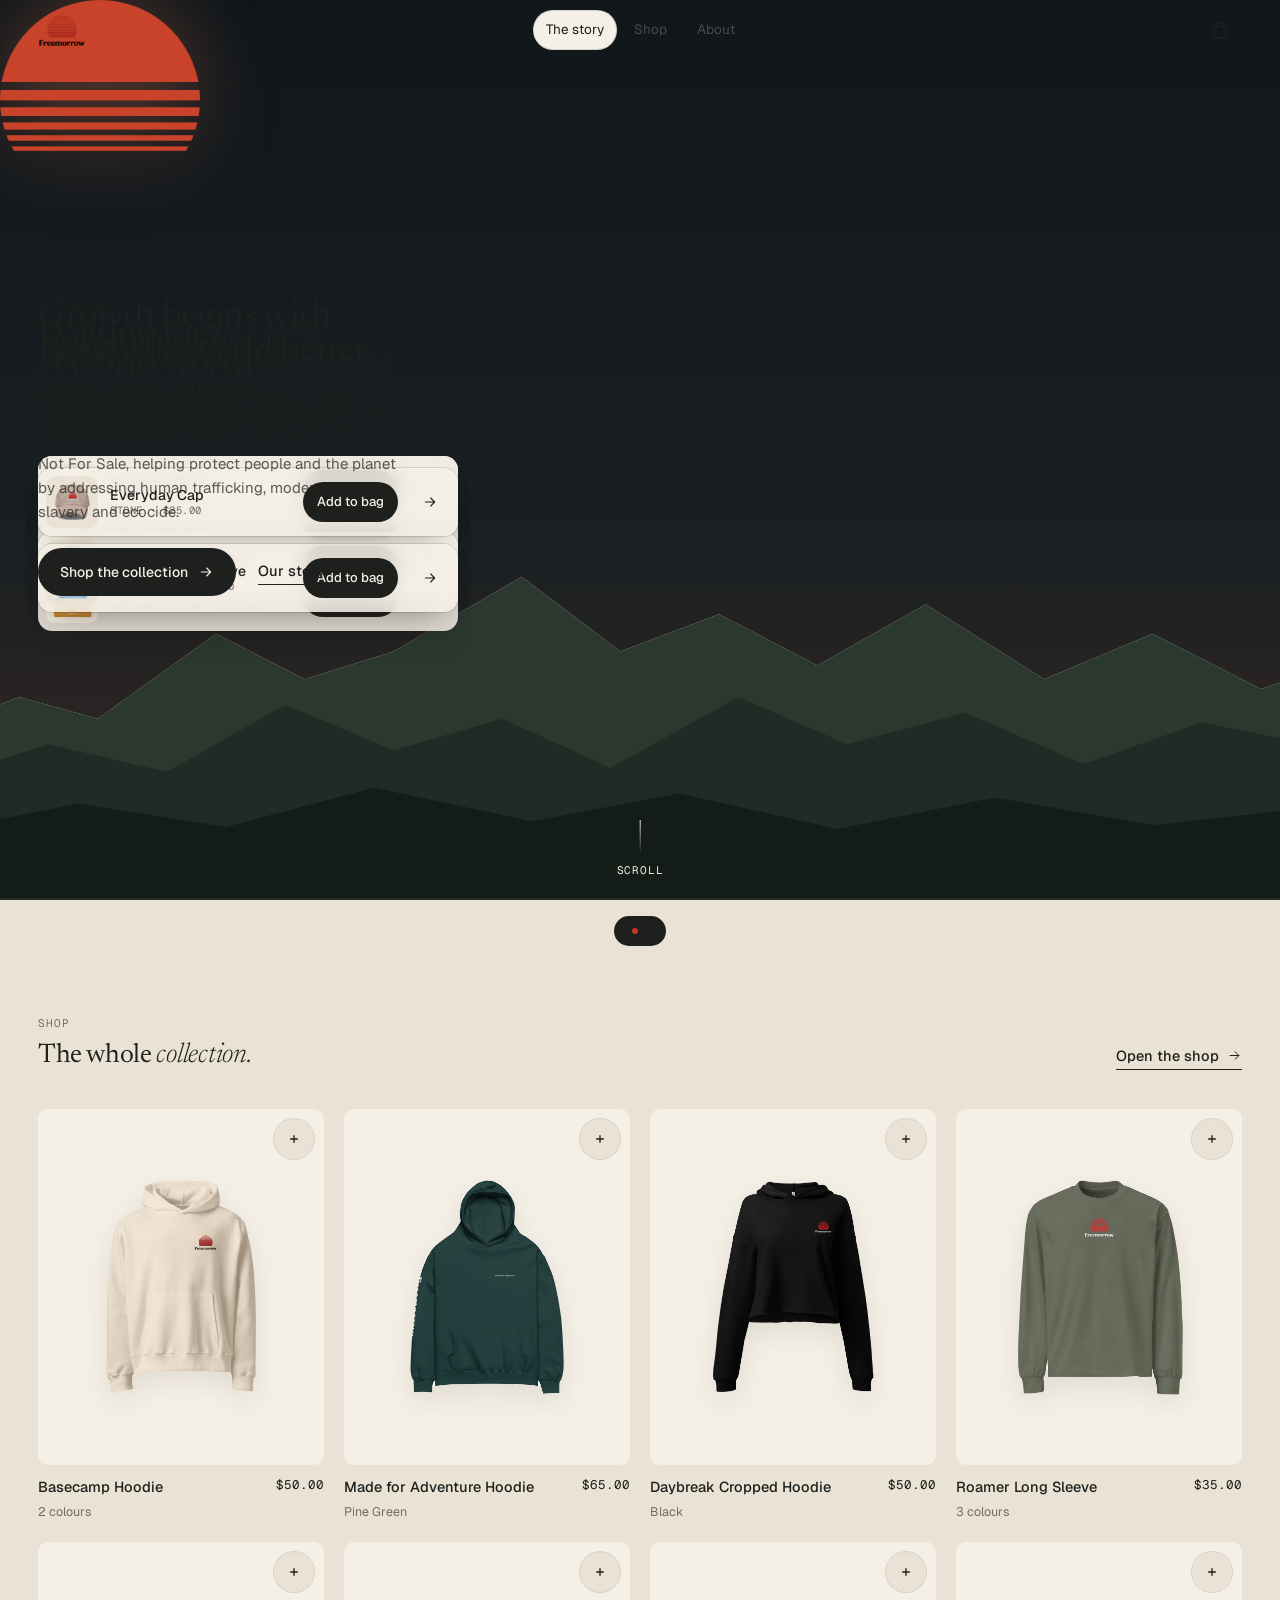
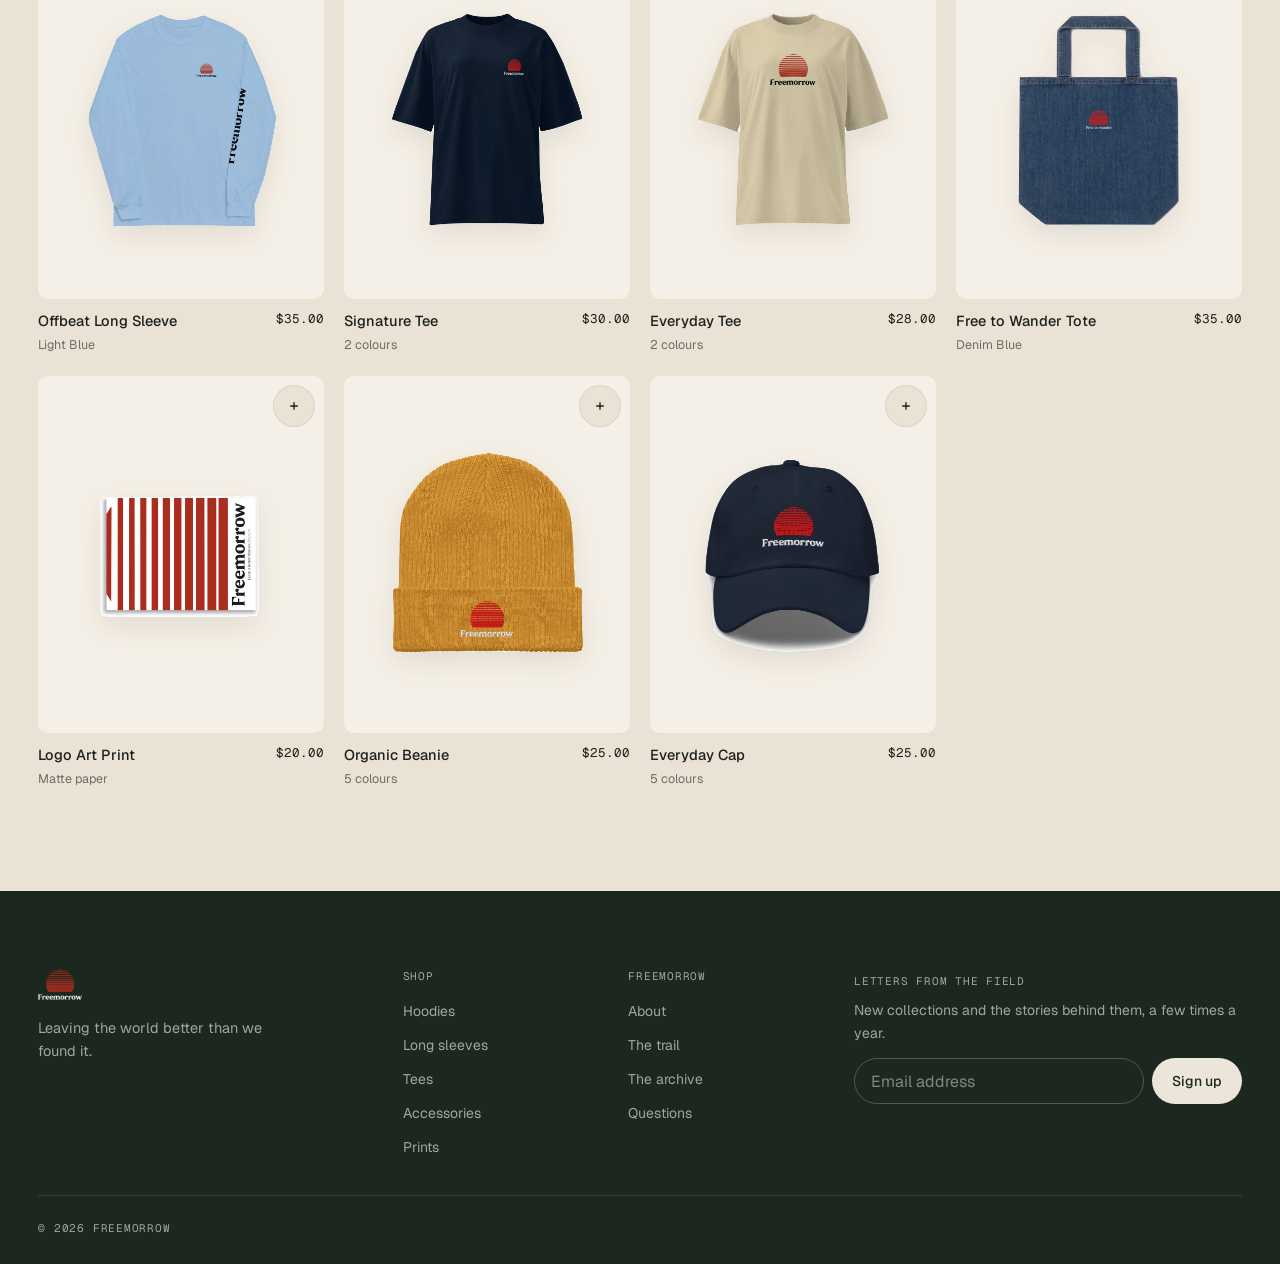
==== commit 29d8dd7c: "Autoplay the sunrise, add a countdown to the canopy, drop numbered labels - The sunrise plays by its" ====
--- a/index.html
+++ b/index.html
@@ -8,17 +8,17 @@
 <link rel="preconnect" href="https://fonts.googleapis.com">
 <link rel="preconnect" href="https://fonts.gstatic.com" crossorigin>
 <link href="https://fonts.googleapis.com/css2?family=Geist:wght@300..600&family=Geist+Mono:wght@400;500&family=Newsreader:ital,opsz,wght@0,6..72,400;1,6..72,300&display=swap" rel="stylesheet">
-<link rel="stylesheet" href="css/store.css?v=1">
-<link rel="stylesheet" href="css/kit.css?v=1">
-<link rel="stylesheet" href="css/sunrise.css?v=1">
+<link rel="stylesheet" href="css/store.css?v=2">
+<link rel="stylesheet" href="css/kit.css?v=2">
+<link rel="stylesheet" href="css/sunrise.css?v=2">
 </head>
 <body data-page="story" data-home="The story">
 <main id="main"></main>
-<script src="js/store.js?v=1" data-assets="assets/"></script>
-<script src="js/details.js?v=1"></script>
-<script src="js/kit.js?v=1"></script>
+<script src="js/store.js?v=2" data-assets="assets/"></script>
+<script src="js/details.js?v=2"></script>
+<script src="js/kit.js?v=2"></script>
 <script src="https://cdnjs.cloudflare.com/ajax/libs/gsap/3.12.5/gsap.min.js"></script>
 <script src="https://cdnjs.cloudflare.com/ajax/libs/gsap/3.12.5/ScrollTrigger.min.js"></script>
-<script src="js/story.js?v=1"></script>
+<script src="js/story.js?v=3"></script>
 </body>
 </html>
--- a/css/sunrise.css
+++ b/css/sunrise.css
@@ -78,6 +78,21 @@
 /* chrome on the stage */
 .cue{left:50%;bottom:22px;transform:translateX(-50%);z-index:9;display:flex;flex-direction:column;align-items:center;gap:8px;color:var(--paper)!important}
 .cue i{width:1px;height:34px;background:linear-gradient(var(--paper),transparent)}
+.cue{cursor:pointer;font-family:var(--mono)}
+.cue:hover i{background:linear-gradient(#F08A6E,transparent)}
+/* the canopy plays on by itself: a countdown ring that pauses, and the same scroll cue */
+.auto{left:50%;bottom:22px;transform:translateX(-50%);z-index:9;display:flex;flex-direction:column;align-items:center;gap:12px;opacity:0;visibility:hidden;transition:opacity .4s,visibility .4s}
+.auto.on{opacity:1;visibility:visible}
+.auto .cue{transform:none}
+.auto-pp{position:relative;width:44px;height:44px;display:grid;place-items:center;color:#F7F2E9;border-radius:50%}
+.auto-pp svg:first-child{position:absolute;inset:0;width:100%;height:100%;transform:rotate(-90deg)}
+.auto-pp .trk{fill:rgba(10,14,12,.28);stroke:rgba(247,242,233,.3);stroke-width:1.5}
+.auto-pp .run{fill:none;stroke:#F7F2E9;stroke-width:1.5;stroke-linecap:round}
+.auto-pp .ic{position:relative;width:16px;height:16px;fill:none;stroke:currentColor;stroke-width:2;stroke-linecap:round;stroke-linejoin:round}
+.auto-pp .pl{display:none;fill:currentColor}
+.auto-pp[aria-pressed="true"] .pa{display:none}
+.auto-pp[aria-pressed="true"] .pl{display:block}
+.auto-pp:hover .trk{fill:rgba(10,14,12,.45)}
 @media (prefers-reduced-motion:no-preference){.cue i{animation:cue 2s ease-in-out infinite;transform-origin:top}}
 @keyframes cue{0%{transform:scaleY(0)}50%{transform:scaleY(1)}100%{transform:scaleY(1);opacity:0}}
 .chap{right:clamp(12px,1.6vw,26px);top:50%;transform:translateY(-50%);z-index:9;display:flex;flex-direction:column;gap:2px}
@@ -105,7 +120,6 @@
   .pin span{display:none}
   .sc-wood{background:#141A15}
   .sc-wood .fill{top:36%}
-  .cue{display:none}
 }
 
 /* after the story: the collection as cards */
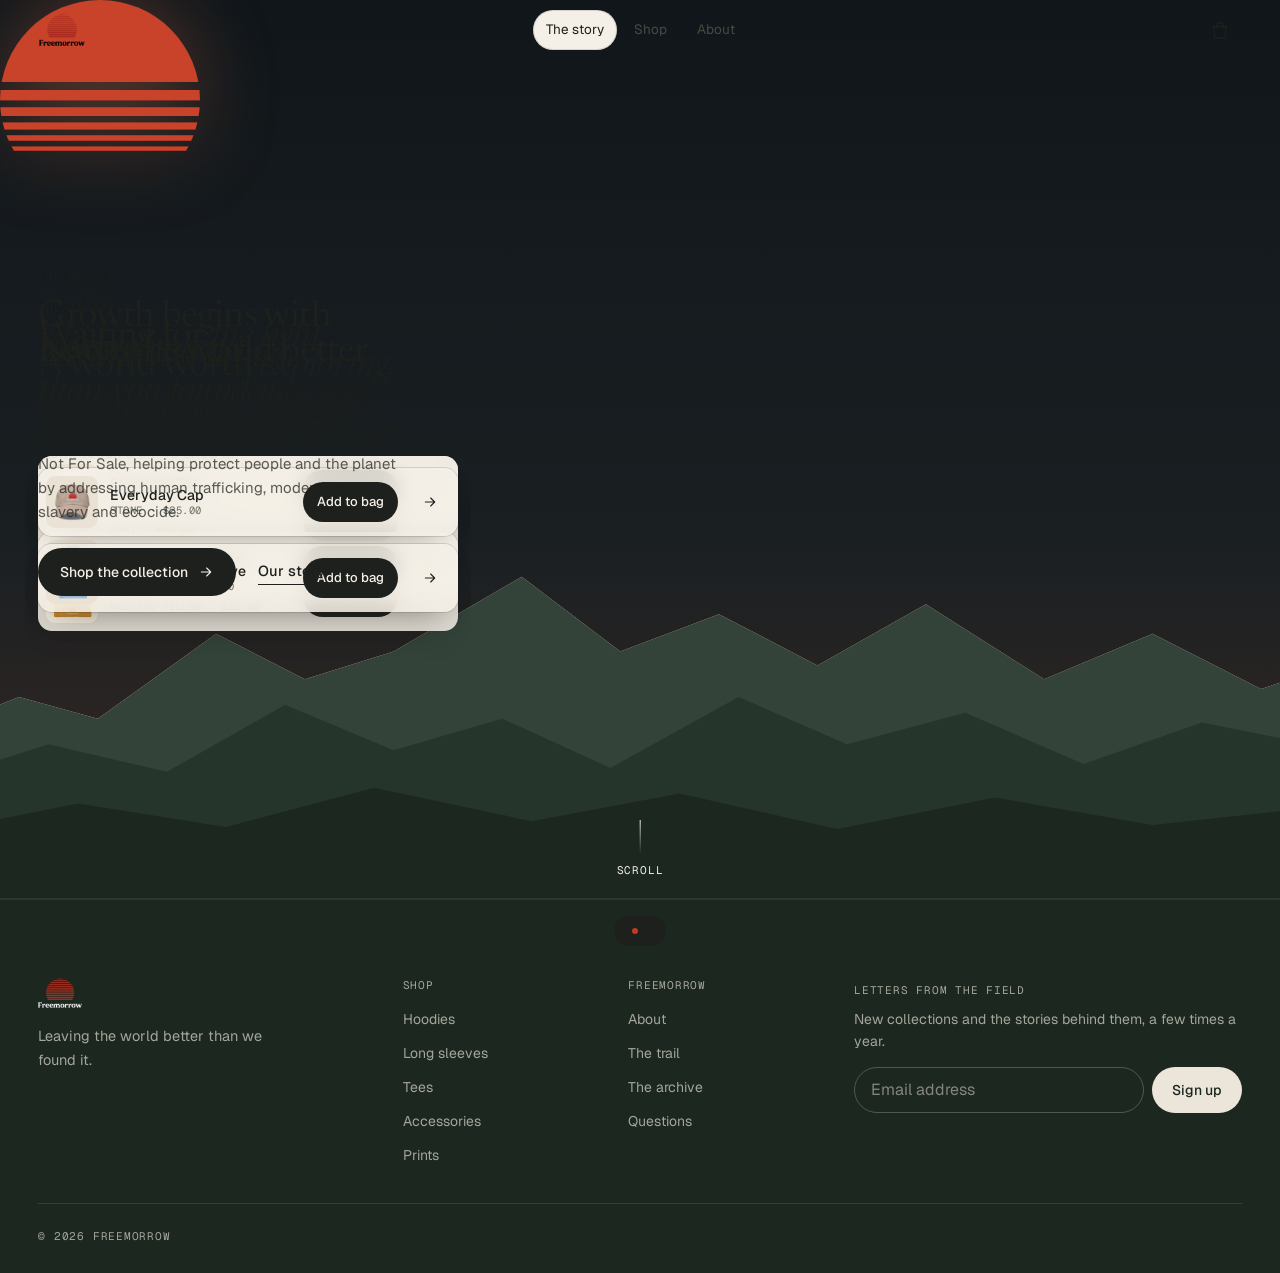
==== commit b46b187e: "Let the sunset play by itself and end the home page on it - Once the ridge has gone, the sunset play" ====
--- a/index.html
+++ b/index.html
@@ -10,7 +10,7 @@
 <link href="https://fonts.googleapis.com/css2?family=Geist:wght@300..600&family=Geist+Mono:wght@400;500&family=Newsreader:ital,opsz,wght@0,6..72,400;1,6..72,300&display=swap" rel="stylesheet">
 <link rel="stylesheet" href="css/store.css?v=2">
 <link rel="stylesheet" href="css/kit.css?v=2">
-<link rel="stylesheet" href="css/sunrise.css?v=2">
+<link rel="stylesheet" href="css/sunrise.css?v=6">
 </head>
 <body data-page="story" data-home="The story">
 <main id="main"></main>
@@ -19,6 +19,6 @@
 <script src="js/kit.js?v=2"></script>
 <script src="https://cdnjs.cloudflare.com/ajax/libs/gsap/3.12.5/gsap.min.js"></script>
 <script src="https://cdnjs.cloudflare.com/ajax/libs/gsap/3.12.5/ScrollTrigger.min.js"></script>
-<script src="js/story.js?v=3"></script>
+<script src="js/story.js?v=7"></script>
 </body>
 </html>
--- a/css/sunrise.css
+++ b/css/sunrise.css
@@ -6,6 +6,7 @@
 /* header floats over the stage, and turns light when the story goes dark */
 :is(body[data-page="story"],body.float) .hd{position:fixed;left:0;right:0;background:transparent;backdrop-filter:none;-webkit-backdrop-filter:none;box-shadow:none;transition:color .4s,background .4s}
 :is(body[data-page="story"],body.float) .hd.solid{background:rgba(234,227,213,.88);backdrop-filter:blur(12px);-webkit-backdrop-filter:blur(12px);box-shadow:0 1px 0 var(--rule)}
+:is(body[data-page="story"],body.float) .hd.dark.solid{background:rgba(28,39,32,.9);box-shadow:none}
 .hd.dark{color:var(--on-dark)}
 .hd.dark .nav a{color:rgba(236,230,218,.75)}
 .hd.dark .nav a:hover{color:#fff;background:rgba(255,255,255,.08)}
@@ -83,16 +84,19 @@
 /* the canopy plays on by itself: a countdown ring that pauses, and the same scroll cue */
 .auto{left:50%;bottom:22px;transform:translateX(-50%);z-index:9;display:flex;flex-direction:column;align-items:center;gap:12px;opacity:0;visibility:hidden;transition:opacity .4s,visibility .4s}
 .auto.on{opacity:1;visibility:visible}
-.auto .cue{transform:none}
-.auto-pp{position:relative;width:44px;height:44px;display:grid;place-items:center;color:#F7F2E9;border-radius:50%}
+.auto .cue{transform:none;color:var(--fg)!important;transition:color .4s}
+.auto .cue i{background:linear-gradient(var(--fg),transparent)}
+.auto-pp{position:relative;width:44px;height:44px;display:grid;place-items:center;color:var(--fg);border-radius:50%;transition:color .4s}
 .auto-pp svg:first-child{position:absolute;inset:0;width:100%;height:100%;transform:rotate(-90deg)}
-.auto-pp .trk{fill:rgba(10,14,12,.28);stroke:rgba(247,242,233,.3);stroke-width:1.5}
-.auto-pp .run{fill:none;stroke:#F7F2E9;stroke-width:1.5;stroke-linecap:round}
+.auto-pp .trk{fill:rgba(245,240,231,.6);stroke:currentColor;stroke-opacity:.25;stroke-width:1.5}
+.on-dark .auto-pp .trk{fill:rgba(10,14,12,.28)}
+.auto-pp .run{fill:none;stroke:currentColor;stroke-width:1.5;stroke-linecap:round}
 .auto-pp .ic{position:relative;width:16px;height:16px;fill:none;stroke:currentColor;stroke-width:2;stroke-linecap:round;stroke-linejoin:round}
 .auto-pp .pl{display:none;fill:currentColor}
 .auto-pp[aria-pressed="true"] .pa{display:none}
 .auto-pp[aria-pressed="true"] .pl{display:block}
-.auto-pp:hover .trk{fill:rgba(10,14,12,.45)}
+.auto-pp:hover .trk{fill:rgba(245,240,231,.85)}
+.on-dark .auto-pp:hover .trk{fill:rgba(10,14,12,.45)}
 @media (prefers-reduced-motion:no-preference){.cue i{animation:cue 2s ease-in-out infinite;transform-origin:top}}
 @keyframes cue{0%{transform:scaleY(0)}50%{transform:scaleY(1)}100%{transform:scaleY(1);opacity:0}}
 .chap{right:clamp(12px,1.6vw,26px);top:50%;transform:translateY(-50%);z-index:9;display:flex;flex-direction:column;gap:2px}
@@ -104,8 +108,12 @@
 .chap button:hover span,.chap button:focus-visible span,.chap button[aria-current] span{opacity:.85;transform:none}
 .bar{left:0;right:0;bottom:0;height:2px;z-index:9;background:rgba(127,120,110,.18)}
 .bar i{display:block;height:100%;background:var(--sun);transform-origin:0 50%;transform:scaleX(0)}
+.stage.set .bar{opacity:0;transition:opacity .6s}
 
 @media (max-width:760px){
+  .auto{flex-direction:row;bottom:14px;gap:14px}
+  .auto .cue i{display:none}
+  .auto .cue{min-height:44px;justify-content:center}
   .caps{left:var(--g);right:var(--g);width:auto}
   .cap,.cap[data-cap="0"]{justify-content:flex-start;padding:calc(var(--hd) + 18px) 0 0}
   .cap h1,.cap h2{font-size:clamp(30px,8.4vw,38px);margin-top:10px}
@@ -121,20 +129,3 @@
   .sc-wood{background:#141A15}
   .sc-wood .fill{top:36%}
 }
-
-/* after the story: the collection as cards */
-.coll{padding:clamp(72px,9vw,130px) var(--g) clamp(64px,8vw,110px)}
-.coll-h{display:flex;justify-content:space-between;align-items:flex-end;gap:20px;flex-wrap:wrap;margin-bottom:clamp(24px,3vw,40px)}
-.cards{display:grid;grid-template-columns:repeat(4,minmax(0,1fr));gap:clamp(14px,1.6vw,24px)}
-.card-p{position:relative}
-.ci{display:grid;place-items:center;aspect-ratio:4/5;border-radius:10px;background:var(--paper)}
-.ci img{width:80%;height:80%;object-fit:contain;filter:drop-shadow(0 10px 14px rgba(60,44,28,.1));transition:transform .55s var(--ease)}
-.card-p:hover .ci img{transform:translateY(-6px)}
-.cm{display:flex;justify-content:space-between;gap:12px;padding-top:10px}
-.cm b{display:block;font-weight:500}
-.cm small{color:var(--mute);font-size:12.5px}
-.cm > span{font-family:var(--mono);font-size:12.5px}
-.cq{position:absolute;top:10px;right:10px;width:40px;height:40px;border-radius:50%;display:grid;place-items:center;background:var(--canvas);box-shadow:0 0 0 1px var(--rule);transition:background .25s,color .25s}
-.cq svg{width:16px;height:16px}
-.cq:hover{background:var(--ink);color:var(--paper)}
-@media (max-width:900px){.cards{grid-template-columns:repeat(2,minmax(0,1fr))}}
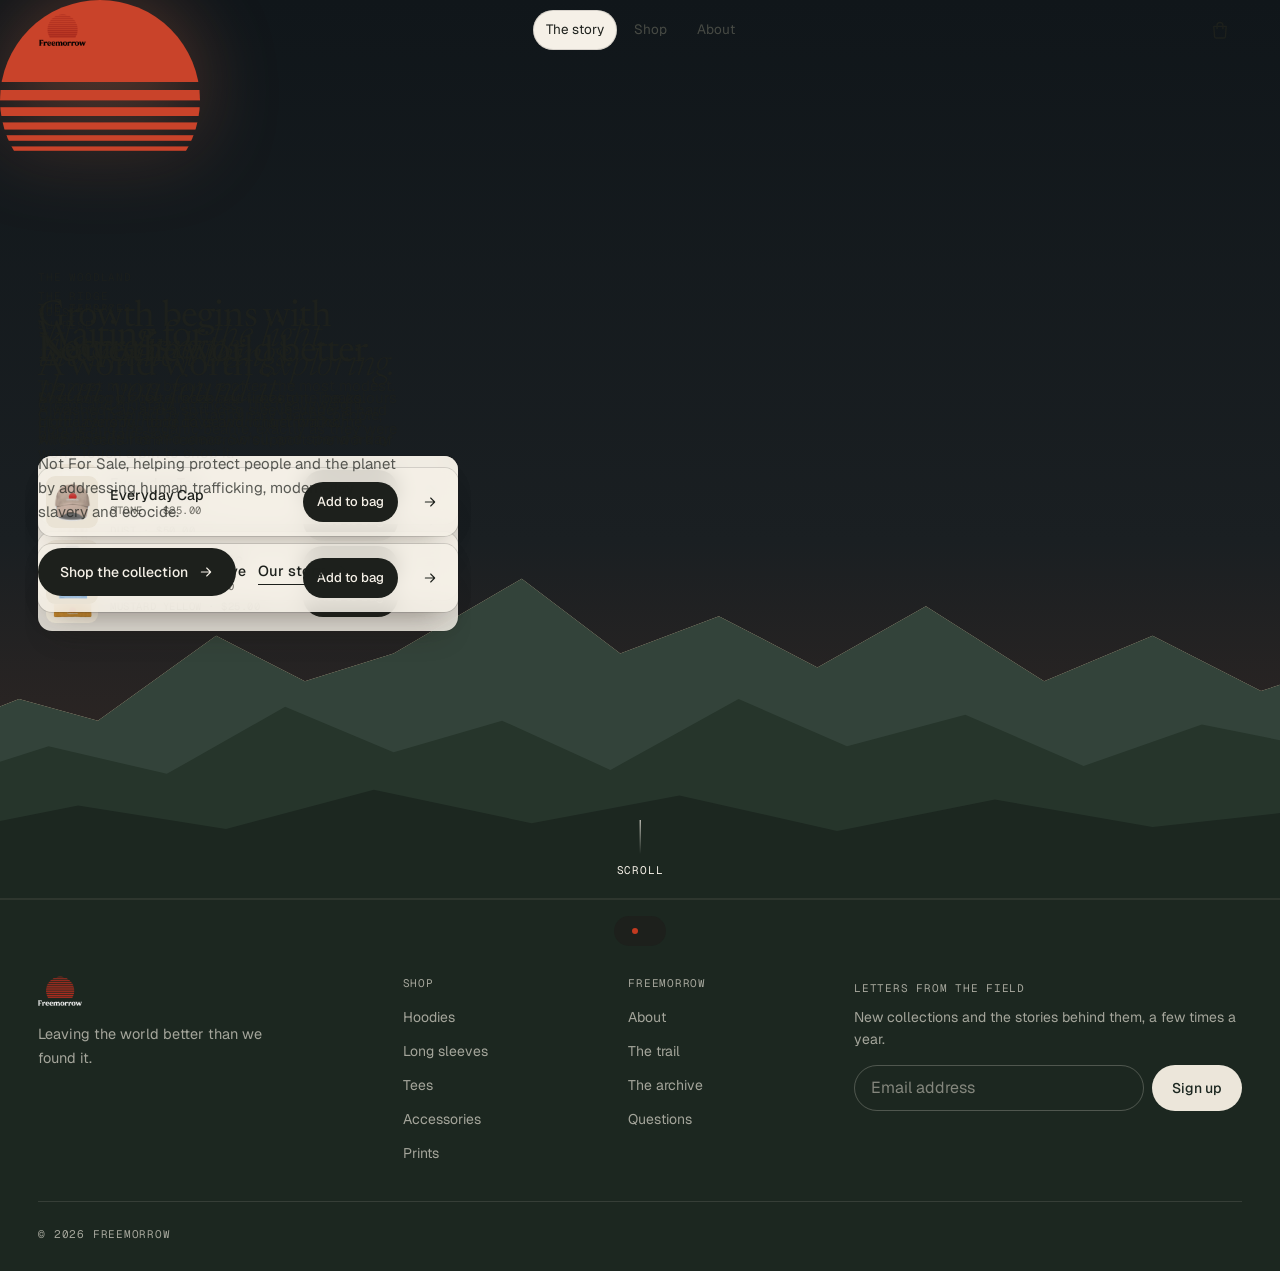
==== commit 3ee4364d: "Fix the footer seam, the logo on dark scenes and the countdown icon - The footer overlaps the end of" ====
--- a/index.html
+++ b/index.html
@@ -9,16 +9,16 @@
 <link rel="preconnect" href="https://fonts.gstatic.com" crossorigin>
 <link href="https://fonts.googleapis.com/css2?family=Geist:wght@300..600&family=Geist+Mono:wght@400;500&family=Newsreader:ital,opsz,wght@0,6..72,400;1,6..72,300&display=swap" rel="stylesheet">
 <link rel="stylesheet" href="css/store.css?v=2">
-<link rel="stylesheet" href="css/kit.css?v=2">
-<link rel="stylesheet" href="css/sunrise.css?v=6">
+<link rel="stylesheet" href="css/kit.css?v=4">
+<link rel="stylesheet" href="css/sunrise.css?v=10">
 </head>
 <body data-page="story" data-home="The story">
 <main id="main"></main>
 <script src="js/store.js?v=2" data-assets="assets/"></script>
 <script src="js/details.js?v=2"></script>
-<script src="js/kit.js?v=2"></script>
+<script src="js/kit.js?v=3"></script>
 <script src="https://cdnjs.cloudflare.com/ajax/libs/gsap/3.12.5/gsap.min.js"></script>
 <script src="https://cdnjs.cloudflare.com/ajax/libs/gsap/3.12.5/ScrollTrigger.min.js"></script>
-<script src="js/story.js?v=7"></script>
+<script src="js/story.js?v=9"></script>
 </body>
 </html>
--- a/css/kit.css
+++ b/css/kit.css
@@ -37,7 +37,11 @@
 .hd{position:sticky;top:0;z-index:100;height:var(--hd);display:grid;grid-template-columns:1fr auto 1fr;align-items:center;gap:16px;padding:0 var(--g);background:rgba(234,227,213,.86);backdrop-filter:blur(12px) saturate(1.2);-webkit-backdrop-filter:blur(12px) saturate(1.2);transition:box-shadow .3s}
 .hd.up{box-shadow:0 1px 0 var(--rule)}
 .logo{display:inline-flex;align-items:center;gap:9px;font-weight:600;letter-spacing:-.02em;font-size:15px;justify-self:start;min-height:44px}
-.logo img{width:48px;height:auto}
+.logo{position:relative}
+.logo img{height:34px;width:auto;transition:opacity .4s}
+/* the white wordmark takes over whenever the header sits on a dark scene */
+.logo .lw{position:absolute;left:50%;top:50%;transform:translate(-50%,-50%);opacity:0}
+.hd.dark .logo .lc{opacity:0}.hd.dark .logo .lw{opacity:1}
 .nav{display:flex;gap:4px}
 .nav a{display:inline-flex;align-items:center;min-height:40px;padding:0 13px;border-radius:999px;font-size:13.5px;color:var(--ink-2);transition:background .25s,color .25s}
 .nav a:hover{color:var(--ink);background:rgba(29,32,28,.06)}
@@ -50,7 +54,7 @@
 .bag-b[data-n="0"] .count{transform:scale(0)}
 .bag-b.bump .count{animation:bump .5s var(--ease)}
 @keyframes bump{40%{transform:scale(1.35)}}
-@media (max-width:760px){.logo img{width:42px}.hd{grid-template-columns:auto 1fr auto}.nav{justify-self:center}.nav a{padding:0 10px}}
+@media (max-width:760px){.logo img{height:29px}.hd{grid-template-columns:auto 1fr auto}.nav{justify-self:center}.nav a{padding:0 10px}}
 
 /* the drafting surface: canvas, grid and rulers */
 .surface{position:relative;background-color:var(--canvas);background-image:linear-gradient(var(--grid) 1px,transparent 1px),linear-gradient(90deg,var(--grid) 1px,transparent 1px);background-size:24px 24px;background-position:-1px -1px}
--- a/css/sunrise.css
+++ b/css/sunrise.css
@@ -11,7 +11,6 @@
 .hd.dark .nav a{color:rgba(236,230,218,.75)}
 .hd.dark .nav a:hover{color:#fff;background:rgba(255,255,255,.08)}
 .hd.dark .nav a[aria-current]{color:var(--ink)}
-.hd.dark .logo img{filter:brightness(1.15)}
 
 /* the stage */
 .story{position:relative}
@@ -20,7 +19,7 @@
 /* drawn: the sun and the mountains it rises over and sets behind */
 .sun{left:0;top:0;transform-origin:0 0;will-change:transform,opacity;width:200px;height:154px;z-index:6;filter:drop-shadow(0 0 40px rgba(233,120,80,.35))}
 .sun svg{width:100%;height:100%}
-.mtn{left:0;right:0;bottom:0;width:100%;height:46%;z-index:7;pointer-events:none}
+.mtn{left:0;right:0;bottom:-2px;width:100%;height:46%;z-index:7;pointer-events:none}
 .mtn.night{z-index:8}
 /* real: each place is a layer that rises over the one before */
 .scene{inset:0;overflow:hidden;will-change:clip-path,transform}
@@ -86,15 +85,16 @@
 .auto.on{opacity:1;visibility:visible}
 .auto .cue{transform:none;color:var(--fg)!important;transition:color .4s}
 .auto .cue i{background:linear-gradient(var(--fg),transparent)}
-.auto-pp{position:relative;width:44px;height:44px;display:grid;place-items:center;color:var(--fg);border-radius:50%;transition:color .4s}
-.auto-pp svg:first-child{position:absolute;inset:0;width:100%;height:100%;transform:rotate(-90deg)}
+.auto-pp{position:relative;width:44px;height:44px;padding:0;color:var(--fg);border-radius:50%;transition:color .4s}
+/* the ring and the icon are one drawing, so the icon can only ever sit in the middle */
+.auto-pp svg{display:block;width:44px;height:44px}
 .auto-pp .trk{fill:rgba(245,240,231,.6);stroke:currentColor;stroke-opacity:.25;stroke-width:1.5}
 .on-dark .auto-pp .trk{fill:rgba(10,14,12,.28)}
 .auto-pp .run{fill:none;stroke:currentColor;stroke-width:1.5;stroke-linecap:round}
-.auto-pp .ic{position:relative;width:16px;height:16px;fill:none;stroke:currentColor;stroke-width:2;stroke-linecap:round;stroke-linejoin:round}
-.auto-pp .pl{display:none;fill:currentColor}
+.auto-pp .pa{fill:none;stroke:currentColor;stroke-width:2;stroke-linecap:round}
+.auto-pp .pl{fill:currentColor;display:none}
 .auto-pp[aria-pressed="true"] .pa{display:none}
-.auto-pp[aria-pressed="true"] .pl{display:block}
+.auto-pp[aria-pressed="true"] .pl{display:inline}
 .auto-pp:hover .trk{fill:rgba(245,240,231,.85)}
 .on-dark .auto-pp:hover .trk{fill:rgba(10,14,12,.45)}
 @media (prefers-reduced-motion:no-preference){.cue i{animation:cue 2s ease-in-out infinite;transform-origin:top}}
@@ -108,7 +108,10 @@
 .chap button:hover span,.chap button:focus-visible span,.chap button[aria-current] span{opacity:.85;transform:none}
 .bar{left:0;right:0;bottom:0;height:2px;z-index:9;background:rgba(127,120,110,.18)}
 .bar i{display:block;height:100%;background:var(--sun);transform-origin:0 50%;transform:scaleX(0)}
-.stage.set .bar{opacity:0;transition:opacity .6s}
+.stage.set .bar{opacity:0;visibility:hidden;transition:opacity .6s,visibility .6s}
+/* the story ends on the night mountains and runs straight into the footer: no gap, no hairline between them */
+body[data-page="story"]{background:var(--forest)}
+body[data-page="story"] .ft{position:relative;z-index:1;margin-top:-2px}
 
 @media (max-width:760px){
   .auto{flex-direction:row;bottom:14px;gap:14px}
